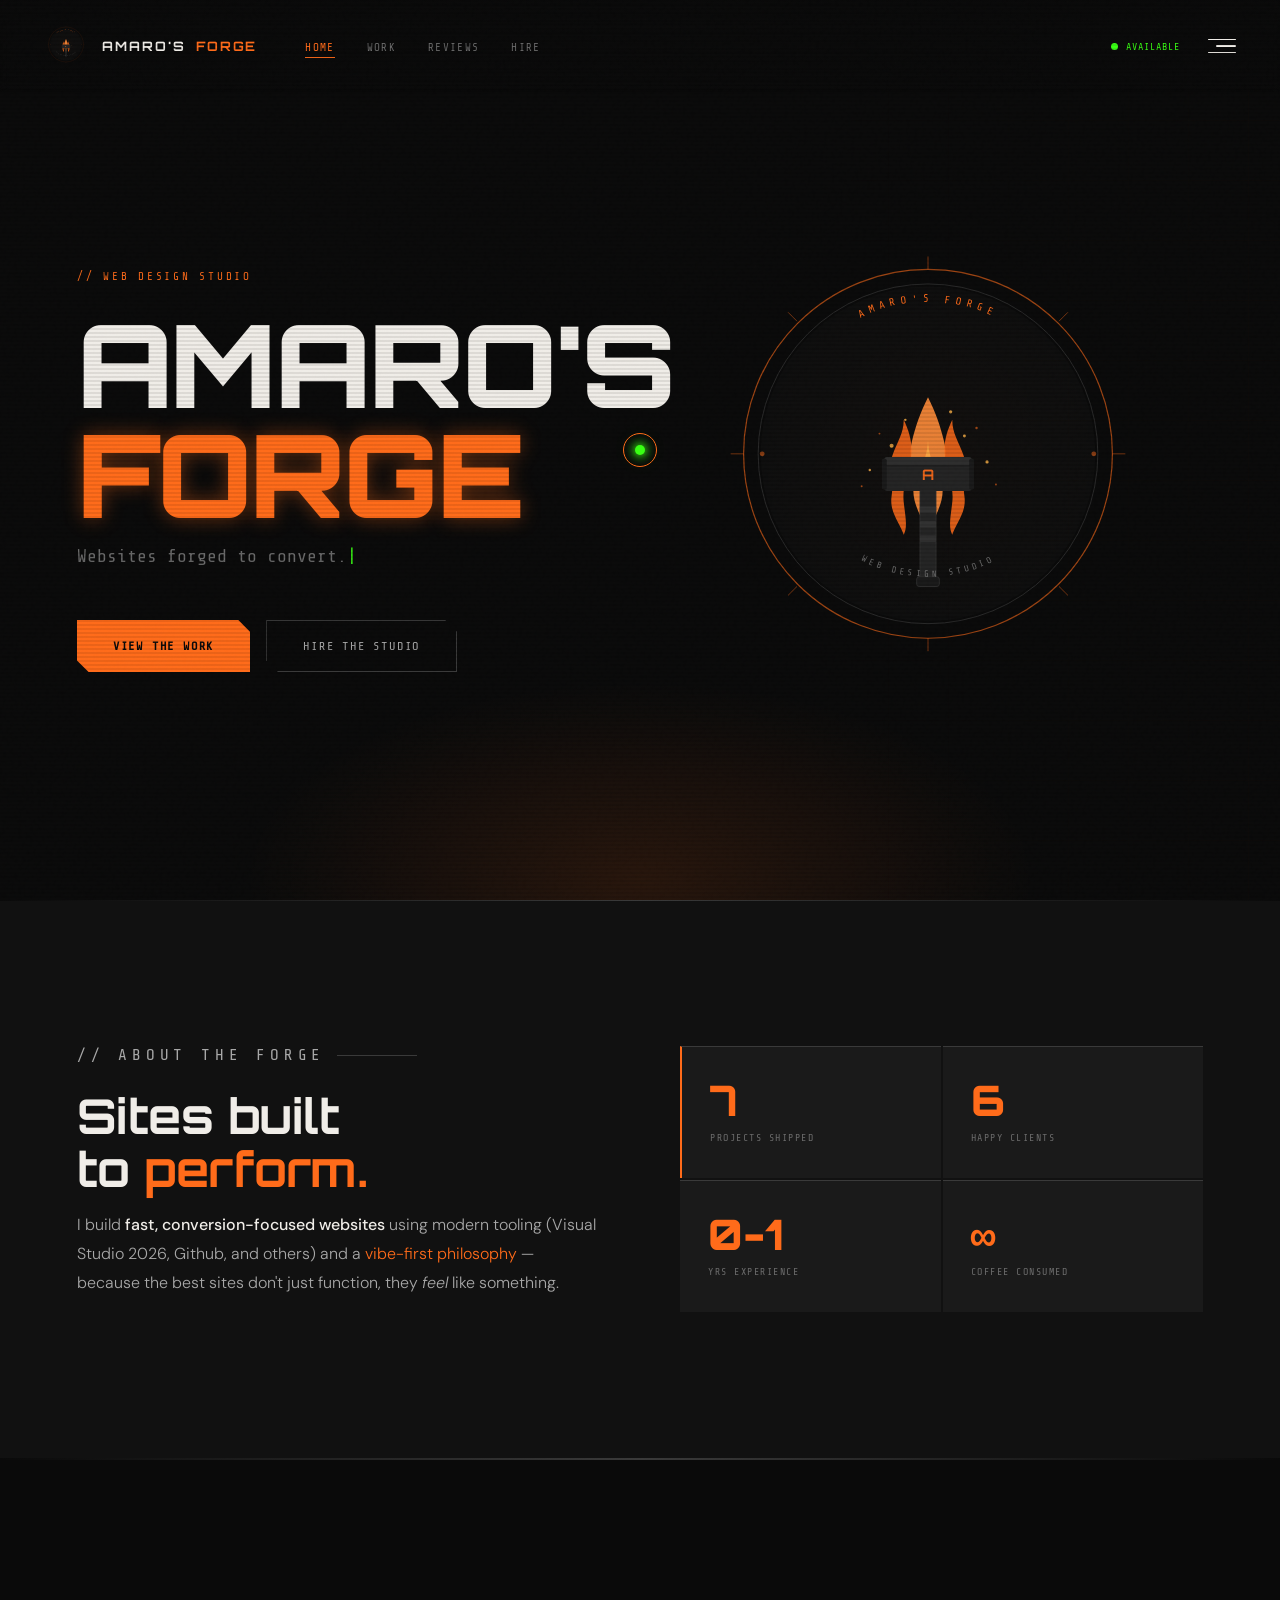
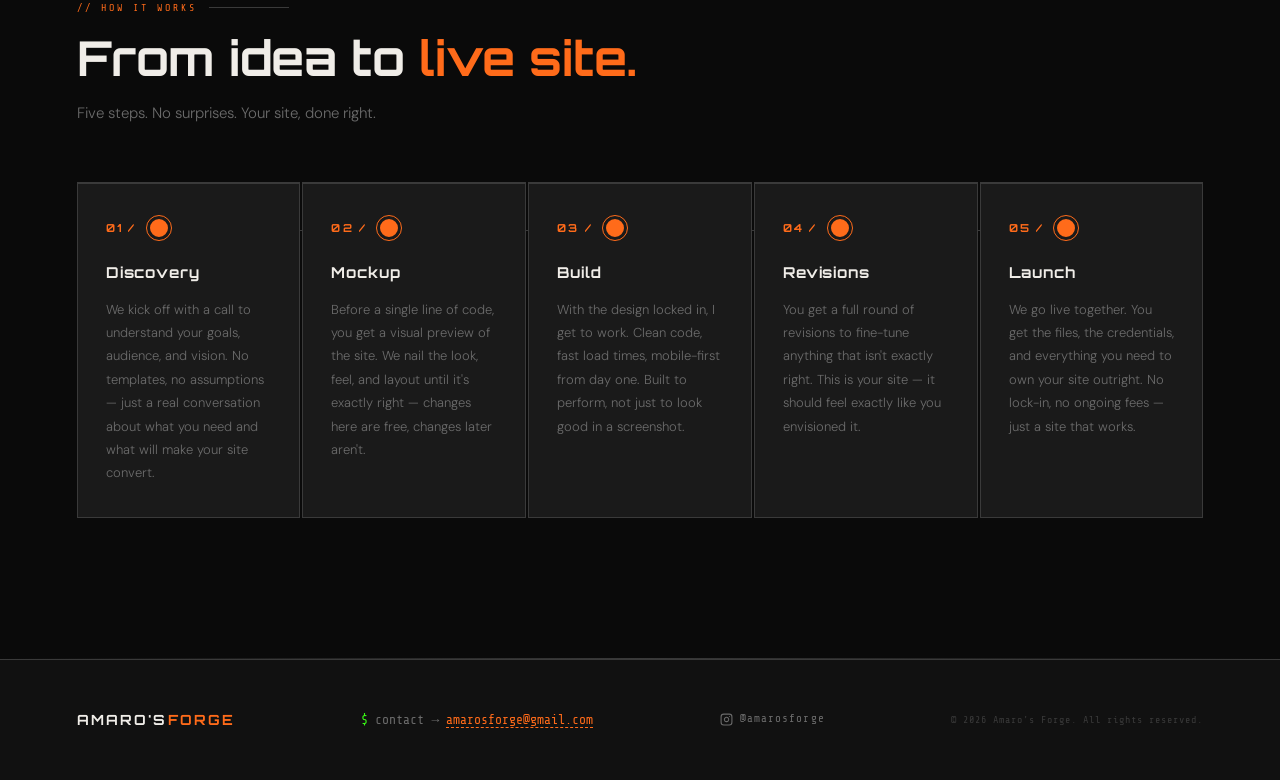
==== amaros-forge/index.html @ a1c6bd7d "changes to index stats" ====
<!DOCTYPE html>
<html lang="en">
<head>
    <meta charset="UTF-8" />
    <meta name="viewport" content="width=device-width, initial-scale=1.0" />
    <title>Amaro's Forge — Web Design Studio</title>
    <link rel="preconnect" href="https://fonts.googleapis.com" />
    <link rel="preconnect" href="https://fonts.gstatic.com" crossorigin />
    <link href="https://fonts.googleapis.com/css2?family=Share+Tech+Mono&family=Orbitron:wght@400;700;900&family=DM+Sans:wght@300;400;500&display=swap" rel="stylesheet" />
    <link rel="stylesheet" href="styles.css" />
    <link rel="stylesheet" href="nav.css" />
</head>
<body>

    <!-- PAGE TRANSITION OVERLAY -->
    <div id="page-transition-overlay"></div>
    <script>if (sessionStorage.getItem("af-transitioning")) { document.getElementById("page-transition-overlay").classList.add("is-landing"); }</script>

    <div id="cursor-dot"></div>
    <div id="cursor-ring"></div>

    <!-- ============================================================
         SHARED NAV
    ============================================================ -->
    <nav>
        <div class="nav-left">
            <a href="index.html" class="nav-logo" style="display:inline-flex;align-items:center;gap:10px;">
                <svg width="52" height="52" viewBox="0 0 680 680" role="img" xmlns="http://www.w3.org/2000/svg" style="flex-shrink:0;">
                    <title>Amaro's Forge emblem</title>
                    <desc>Forge emblem with hammer and flames</desc>
                    <style type="text/css">
                        .fe-ring {
                            transition: stroke-opacity 0.3s;
                            stroke-opacity: 0.6;
                        }

                        .fe-glow {
                            transition: opacity 0.3s;
                            opacity: 0.10;
                        }

                        .fe-hhead {
                            transition: fill 0.3s;
                        }

                        .fe-fa {
                            transition: fill 0.3s;
                        }

                        .fe-fb {
                            transition: fill 0.3s;
                        }

                        .nav-logo:hover .fe-ring {
                            stroke-opacity: 1;
                        }

                        .nav-logo:hover .fe-glow {
                            opacity: 0.18;
                        }

                        .nav-logo:hover .fe-hhead {
                            fill: #3a3a3a;
                        }

                        .nav-logo:hover .fe-fa {
                            fill: #ff8c3a;
                        }

                        .nav-logo:hover .fe-fb {
                            fill: #ffb347;
                        }
                    </style>
                    <defs>
                        <radialGradient id="fg" cx="50%" cy="50%" r="50%">
                            <stop offset="0%" stop-color="#ff6b1a" stop-opacity="0.13" />
                            <stop offset="100%" stop-color="#ff6b1a" stop-opacity="0" />
                        </radialGradient>
                    </defs>
                    <!-- BG disc -->
                    <circle cx="340" cy="320" r="207" fill="#0e0e0e" />
                    <!-- Glow -->
                    <circle cx="340" cy="320" r="230" class="fe-glow" fill="url(#fg)" />
                    <!-- Outer ring -->
                    <circle cx="340" cy="320" r="228" fill="none" stroke="#ff6b1a" stroke-width="1.5" class="fe-ring" />
                    <!-- Inner ring -->
                    <circle cx="340" cy="320" r="210" fill="none" stroke="#3a3a3a" stroke-width="0.8" />
                    <!-- Tick marks -->
                    <g stroke="#ff6b1a" stroke-width="1.2" opacity="0.45">
                        <line x1="340" y1="92" x2="340" y2="76" />
                        <line x1="340" y1="548" x2="340" y2="564" />
                        <line x1="112" y1="320" x2="96" y2="320" />
                        <line x1="568" y1="320" x2="584" y2="320" />
                        <line x1="178" y1="156" x2="167" y2="145" />
                        <line x1="502" y1="156" x2="513" y2="145" />
                        <line x1="178" y1="484" x2="167" y2="495" />
                        <line x1="502" y1="484" x2="513" y2="495" />
                    </g>
                    <!-- Flames -->
                    <path class="fe-fb" d="M340 420 C335 400 320 385 322 360 C324 340 315 325 320 305 C325 285 330 270 340 250 C350 270 355 285 360 305 C365 325 356 340 358 360 C360 385 345 400 340 420Z" fill="#ff8c3a" opacity="0.9" />
                    <path class="fe-fa" d="M310 420 C305 405 292 392 295 372 C298 355 290 340 296 322 C302 305 310 295 310 278 C318 295 322 310 318 330 C314 350 308 362 310 380 C312 398 315 410 310 420Z" fill="#ff6b1a" opacity="0.85" />
                    <path class="fe-fa" d="M370 420 C375 405 388 392 385 372 C382 355 390 340 384 322 C378 305 370 295 370 278 C362 295 358 310 362 330 C366 350 372 362 370 380 C368 398 365 410 370 420Z" fill="#ff6b1a" opacity="0.85" />
                    <path d="M340 415 C337 400 330 390 332 375 C334 362 328 350 332 338 C336 326 340 316 340 300 C340 316 344 326 348 338 C352 350 346 362 348 375 C350 390 343 400 340 415Z" fill="#ffb347" opacity="0.7" />
                    <!-- Handle -->
                    <rect x="330" y="350" width="20" height="130" rx="3" fill="#242424" stroke="#3a3a3a" stroke-width="0.8" />
                    <rect x="330" y="385" width="20" height="8" rx="1" fill="#3a3a3a" opacity="0.6" />
                    <rect x="330" y="403" width="20" height="8" rx="1" fill="#3a3a3a" opacity="0.6" />
                    <rect x="330" y="421" width="20" height="8" rx="1" fill="#3a3a3a" opacity="0.6" />
                    <rect x="326" y="472" width="28" height="12" rx="3" fill="#1a1a1a" stroke="#3a3a3a" stroke-width="0.8" />
                    <!-- Hammer head — dark to contrast flames -->
                    <rect class="fe-hhead" x="286" y="324" width="108" height="42" rx="4" fill="#242424" />
                    <rect x="286" y="324" width="108" height="10" rx="4" fill="#2e2e2e" />
                    <rect x="286" y="334" width="108" height="2" fill="#1a1a1a" opacity="0.6" />
                    <rect x="283" y="326" width="6" height="38" rx="2" fill="#1a1a1a" />
                    <rect x="391" y="326" width="6" height="38" rx="2" fill="#1a1a1a" />
                    <text x="340" y="352" text-anchor="middle" font-family="'Orbitron',monospace" font-weight="700" font-size="18" fill="#ff6b1a" opacity="0.9">A</text>
                    <!-- Sparks -->
                    <g fill="#ffb347" opacity="0.8">
                        <circle cx="295" cy="310" r="2.5" />
                        <circle cx="385" cy="298" r="1.8" />
                        <circle cx="268" cy="340" r="1.5" />
                        <circle cx="413" cy="330" r="2" />
                        <circle cx="312" cy="278" r="1.5" />
                        <circle cx="368" cy="268" r="2" />
                    </g>
                    <g fill="#ff6b1a" opacity="0.6">
                        <circle cx="280" cy="295" r="1.2" />
                        <circle cx="400" cy="288" r="1.5" />
                        <circle cx="258" cy="360" r="1.2" />
                        <circle cx="424" cy="358" r="1.2" />
                    </g>
                    <!-- Arc labels -->
                    <path id="ta" d="M 152 320 A 188 188 0 0 1 528 320" fill="none" />
                    <text font-family="'Share Tech Mono',monospace" font-size="13" letter-spacing="6" fill="#ff6b1a">
                        <textPath href="#ta" startOffset="50%" text-anchor="middle">AMARO'S FORGE</textPath>
                    </text>
                    <path id="ba" d="M 168 340 A 178 178 0 0 0 512 340" fill="none" />
                    <text font-family="'Share Tech Mono',monospace" font-size="11" letter-spacing="4" fill="#6b6b6b">
                        <textPath href="#ba" startOffset="50%" text-anchor="middle">WEB DESIGN STUDIO</textPath>
                    </text>
                    <circle cx="135" cy="320" r="3" fill="#ff6b1a" opacity="0.5" />
                    <circle cx="545" cy="320" r="3" fill="#ff6b1a" opacity="0.5" />
                </svg>
                AMARO'S<span>FORGE</span>
            </a>
            <ul class="nav-links">
                <li><a href="index.html">Home</a></li>
                <li><a href="work.html">Work</a></li>
                <li><a href="reviews.html">Reviews</a></li>
                <li><a href="hire.html">Hire</a></li>
            </ul>
        </div>
        <div class="nav-right">
            <div class="status-badge">
                <div class="status-dot"></div>
                AVAILABLE
            </div>
            <button class="hamburger" id="hamburger-btn"
                    aria-label="Open menu" aria-expanded="false" aria-controls="nav-overlay">
                <span class="hamburger-line"></span>
                <span class="hamburger-line"></span>
                <span class="hamburger-line"></span>
            </button>
        </div>
    </nav>

    <div class="nav-overlay" id="nav-overlay" role="dialog" aria-label="Navigation menu">
        <ul class="overlay-nav">
            <li class="overlay-nav-item">
                <a href="index.html" class="overlay-nav-link">
                    <span class="link-num">01 /</span><span class="link-text">Home</span>
                </a>
            </li>
            <li class="overlay-nav-item">
                <a href="work.html" class="overlay-nav-link">
                    <span class="link-num">02 /</span><span class="link-text">Work</span>
                </a>
            </li>
            <li class="overlay-nav-item">
                <a href="reviews.html" class="overlay-nav-link">
                    <span class="link-num">03 /</span><span class="link-text">Reviews</span>
                </a>
            </li>
            <li class="overlay-nav-item">
                <a href="hire.html" class="overlay-nav-link">
                    <span class="link-num">04 /</span><span class="link-text">Hire Me</span>
                </a>
            </li>
            <li class="overlay-nav-item">
                <a href="login.html" class="overlay-nav-link">
                    <span class="link-num">05 /</span><span class="link-text">Forger Login</span>
                </a>
            </li>
        </ul>
        <div class="overlay-footer">
            <div class="overlay-footer-status">
                <div class="status-dot"></div>
                AVAILABLE FOR WORK
            </div>
            <a href="/cdn-cgi/l/email-protection#2d4c404c5f425e4b425f4a486d4a404c4441034e4240" class="overlay-footer-email"><span class="__cf_email__" data-cfemail="a7c6cac6d5c8d4c1c8d5c0c2e7c0cac6cecb89c4c8ca">[email&#160;protected]</span></a>
        </div>
    </div>
    <!-- END SHARED NAV -->
    <!-- ============================================================
         HERO
    ============================================================ -->
    <section id="hero">
        <div class="hero-grid"></div>

        <!-- Two-column hero layout -->
        <div style="display:flex;align-items:center;justify-content:space-between;width:100%;gap:40px;">

            <!-- Left: text content -->
            <div style="flex:1;min-width:0;">
                <p class="hero-eyebrow">// web design studio</p>
                <h1 class="hero-title">
                    AMARO'S<br><span class="forge-word">FORGE</span>
                </h1>
                <p class="hero-subtitle">
                    <span class="typewriter" id="typewriter"></span>
                </p>
                <div class="hero-cta-group">
                    <a href="work.html" class="btn-primary">View the Work</a>
                    <a href="hire.html" class="btn-secondary">Hire the Studio</a>
                </div>
            </div>

            <!-- Right: forge emblem — hidden on mobile -->
            <a href="index.html" class="hero-emblem-link" style="flex-shrink:0;display:flex;align-items:center;justify-content:center;">
                <svg width="550" height="550" viewBox="0 0 680 680" role="img" xmlns="http://www.w3.org/2000/svg">
                    <title>Amaro's Forge emblem</title>
                    <desc>Forge emblem with hammer and flames</desc>
                    <style type="text/css">
                        .he-ring {
                            transition: stroke-opacity 0.3s;
                            stroke-opacity: 0.6;
                        }

                        .he-glow {
                            transition: opacity 0.3s;
                            opacity: 0.10;
                        }

                        .he-hhead {
                            transition: fill 0.3s;
                        }

                        .he-fa {
                            transition: fill 0.3s;
                        }

                        .he-fb {
                            transition: fill 0.3s;
                        }

                        .hero-emblem-link:hover .he-ring {
                            stroke-opacity: 1;
                        }

                        .hero-emblem-link:hover .he-glow {
                            opacity: 0.22;
                        }

                        .hero-emblem-link:hover .he-hhead {
                            fill: #3a3a3a;
                        }

                        .hero-emblem-link:hover .he-fa {
                            fill: #ff8c3a;
                        }

                        .hero-emblem-link:hover .he-fb {
                            fill: #ffb347;
                        }

                        @media (max-width: 768px) {
                            .hero-emblem-link {
                                display: none !important;
                            }
                        }
                    </style>
                    <defs>
                        <radialGradient id="hfg" cx="50%" cy="50%" r="50%">
                            <stop offset="0%" stop-color="#ff6b1a" stop-opacity="0.16" />
                            <stop offset="100%" stop-color="#ff6b1a" stop-opacity="0" />
                        </radialGradient>
                    </defs>
                    <circle cx="340" cy="320" r="207" fill="#0e0e0e" />
                    <circle cx="340" cy="320" r="230" class="he-glow" fill="url(#hfg)" />
                    <circle cx="340" cy="320" r="228" fill="none" stroke="#ff6b1a" stroke-width="1.5" class="he-ring" />
                    <circle cx="340" cy="320" r="210" fill="none" stroke="#3a3a3a" stroke-width="0.8" />
                    <g stroke="#ff6b1a" stroke-width="1.2" opacity="0.45">
                        <line x1="340" y1="92" x2="340" y2="76" />
                        <line x1="340" y1="548" x2="340" y2="564" />
                        <line x1="112" y1="320" x2="96" y2="320" />
                        <line x1="568" y1="320" x2="584" y2="320" />
                        <line x1="178" y1="156" x2="167" y2="145" />
                        <line x1="502" y1="156" x2="513" y2="145" />
                        <line x1="178" y1="484" x2="167" y2="495" />
                        <line x1="502" y1="484" x2="513" y2="495" />
                    </g>
                    <path class="he-fb" d="M340 420 C335 400 320 385 322 360 C324 340 315 325 320 305 C325 285 330 270 340 250 C350 270 355 285 360 305 C365 325 356 340 358 360 C360 385 345 400 340 420Z" fill="#ff8c3a" opacity="0.9" />
                    <path class="he-fa" d="M310 420 C305 405 292 392 295 372 C298 355 290 340 296 322 C302 305 310 295 310 278 C318 295 322 310 318 330 C314 350 308 362 310 380 C312 398 315 410 310 420Z" fill="#ff6b1a" opacity="0.85" />
                    <path class="he-fa" d="M370 420 C375 405 388 392 385 372 C382 355 390 340 384 322 C378 305 370 295 370 278 C362 295 358 310 362 330 C366 350 372 362 370 380 C368 398 365 410 370 420Z" fill="#ff6b1a" opacity="0.85" />
                    <path d="M340 415 C337 400 330 390 332 375 C334 362 328 350 332 338 C336 326 340 316 340 300 C340 316 344 326 348 338 C352 350 346 362 348 375 C350 390 343 400 340 415Z" fill="#ffb347" opacity="0.7" />
                    <rect x="330" y="350" width="20" height="130" rx="3" fill="#242424" stroke="#3a3a3a" stroke-width="0.8" />
                    <rect x="330" y="385" width="20" height="8" rx="1" fill="#3a3a3a" opacity="0.6" />
                    <rect x="330" y="403" width="20" height="8" rx="1" fill="#3a3a3a" opacity="0.6" />
                    <rect x="330" y="421" width="20" height="8" rx="1" fill="#3a3a3a" opacity="0.6" />
                    <rect x="326" y="472" width="28" height="12" rx="3" fill="#1a1a1a" stroke="#3a3a3a" stroke-width="0.8" />
                    <rect class="he-hhead" x="286" y="324" width="108" height="42" rx="4" fill="#242424" />
                    <rect x="286" y="324" width="108" height="10" rx="4" fill="#2e2e2e" />
                    <rect x="286" y="334" width="108" height="2" fill="#1a1a1a" opacity="0.6" />
                    <rect x="283" y="326" width="6" height="38" rx="2" fill="#1a1a1a" />
                    <rect x="391" y="326" width="6" height="38" rx="2" fill="#1a1a1a" />
                    <text x="340" y="352" text-anchor="middle" font-family="'Orbitron',monospace" font-weight="700" font-size="18" fill="#ff6b1a" opacity="0.9">A</text>
                    <g fill="#ffb347" opacity="0.8">
                        <circle cx="295" cy="310" r="2.5" />
                        <circle cx="385" cy="298" r="1.8" />
                        <circle cx="268" cy="340" r="1.5" />
                        <circle cx="413" cy="330" r="2" />
                        <circle cx="312" cy="278" r="1.5" />
                        <circle cx="368" cy="268" r="2" />
                    </g>
                    <g fill="#ff6b1a" opacity="0.6">
                        <circle cx="280" cy="295" r="1.2" />
                        <circle cx="400" cy="288" r="1.5" />
                        <circle cx="258" cy="360" r="1.2" />
                        <circle cx="424" cy="358" r="1.2" />
                    </g>
                    <path id="hta" d="M 152 320 A 188 188 0 0 1 528 320" fill="none" />
                    <text font-family="'Share Tech Mono',monospace" font-size="13" letter-spacing="6" fill="#ff6b1a">
                        <textPath href="#hta" startOffset="50%" text-anchor="middle">AMARO'S FORGE</textPath>
                    </text>
                    <path id="hba" d="M 168 340 A 178 178 0 0 0 512 340" fill="none" />
                    <text font-family="'Share Tech Mono',monospace" font-size="11" letter-spacing="4" fill="#6b6b6b">
                        <textPath href="#hba" startOffset="50%" text-anchor="middle">WEB DESIGN STUDIO</textPath>
                    </text>
                    <circle cx="135" cy="320" r="3" fill="#ff6b1a" opacity="0.5" />
                    <circle cx="545" cy="320" r="3" fill="#ff6b1a" opacity="0.5" />
                </svg>
            </a>

        </div>
    </section>

    <div class="forge-divider"></div>

    <!-- ============================================================
         ABOUT
    ============================================================ -->
    <section id="about">
        <div class="about-grid">

            <div class="about-text reveal">
                <p class="section-label">// about the forge</p>
                <h2 class="section-heading">Sites built<br>to <span style="color:var(--ember)">perform.</span></h2>
                <p>
                    I build <strong>fast, conversion-focused websites</strong> using modern tooling (Visual Studio 2026, Github, and others) and a
                    <span class="highlight">vibe-first philosophy</span> — because the best sites don't
                    just function, they <em>feel</em> like something.
                </p>
            </div>

            <div class="about-stats reveal">
                <div class="stat-box">
                    <div class="stat-number">7</div>
                    <div class="stat-label">Projects Shipped</div>
                </div>
                <div class="stat-box">
                    <div class="stat-number">6</div>
                    <div class="stat-label">Happy Clients</div>
                </div>
                <div class="stat-box">
                    <div class="stat-number">0-1</div>
                    <div class="stat-label">Yrs Experience</div>
                </div>
                <div class="stat-box">
                    <div class="stat-number">∞</div>
                    <div class="stat-label">Coffee Consumed</div>
                </div>
            </div>

        </div>
    </section>

    <div class="forge-divider"></div>

    <!-- ============================================================
         PROCESS SECTION
    ============================================================ -->
    <section id="process">
        <p class="section-label reveal">// how it works</p>
        <h2 class="section-heading reveal">From idea to <span style="color:var(--ember)">live site.</span></h2>
        <p class="section-sub reveal">Five steps. No surprises. Your site, done right.</p>

        <div class="process-grid">

            <div class="process-step reveal">
                <div class="process-step-num">01 /</div>
                <h3 class="process-step-title">Discovery</h3>
                <p class="process-step-desc">We kick off with a call to understand your goals, audience, and vision. No templates, no assumptions — just a real conversation about what you need and what will make your site convert.</p>
            </div>

            <div class="process-step reveal">
                <div class="process-step-num">02 /</div>
                <h3 class="process-step-title">Mockup</h3>
                <p class="process-step-desc">Before a single line of code, you get a visual preview of the site. We nail the look, feel, and layout until it's exactly right — changes here are free, changes later aren't.</p>
            </div>

            <div class="process-step reveal">
                <div class="process-step-num">03 /</div>
                <h3 class="process-step-title">Build</h3>
                <p class="process-step-desc">With the design locked in, I get to work. Clean code, fast load times, mobile-first from day one. Built to perform, not just to look good in a screenshot.</p>
            </div>

            <div class="process-step reveal">
                <div class="process-step-num">04 /</div>
                <h3 class="process-step-title">Revisions</h3>
                <p class="process-step-desc">You get a full round of revisions to fine-tune anything that isn't exactly right. This is your site — it should feel exactly like you envisioned it.</p>
            </div>

            <div class="process-step reveal">
                <div class="process-step-num">05 /</div>
                <h3 class="process-step-title">Launch</h3>
                <p class="process-step-desc">We go live together. You get the files, the credentials, and everything you need to own your site outright. No lock-in, no ongoing fees — just a site that works.</p>
            </div>

        </div>
    </section>

    <div class="forge-divider"></div>

    <!-- ============================================================
         SHARED FOOTER
    ============================================================ -->
    <footer>
        <div class="footer-inner">
            <div class="footer-logo">AMARO'S<span>FORGE</span></div>
            <div class="footer-terminal">
                <span class="prompt">$</span>
                contact → <a href="mailto:amarosforge@gmail.com">amarosforge@gmail.com</a>
            </div>
            <div class="footer-social">
                <a href="https://www.instagram.com/amarosforge?igsh=MXdjeGdqNDJhdXFyZQ%3D%3D" class="footer-ig-btn" target="_blank" rel="noopener noreferrer">
                    <svg width="13" height="13" viewBox="0 0 24 24" fill="none" stroke="currentColor" stroke-width="2" stroke-linecap="round" stroke-linejoin="round" aria-hidden="true">
                        <rect x="2" y="2" width="20" height="20" rx="5" ry="5"></rect>
                        <path d="m16 11.37A4 4 0 1 1 12.63 8 4 4 0 0 1 16 11.37z"></path>
                        <line x1="17.5" y1="6.5" x2="17.51" y2="6.5"></line>
                    </svg>
                    @amarosforge
                </a>
            </div>
            <div class="footer-copy">© <span id="footer-year"></span> Amaro's Forge. All rights reserved.</div>
        </div>
    </footer>

    <script src="script.js"></script>
</body>
</html>
---- amaros-forge/styles.css ----
/* ================================================================
   AMARO'S FORGE — styles.css
   Structure:
     1. Design Tokens (CSS Variables)
     2. Reset & Base
     3. Custom Cursor
     4. Noise + Scanlines
     5. Nav
     6. Availability Badge
     7. Hero
     8. Shared Section Styles
     9. About
    10. Work / Project Cards
    11. Testimonials
    12. Hire / Contact
    13. Footer
    14. Scroll Reveal
    15. Responsive
================================================================ */

/* ----------------------------------------------------------------
   1. DESIGN TOKENS
---------------------------------------------------------------- */
:root {
    /* Grays */
    --black: #0a0a0a;
    --coal: #111111;
    --iron: #1a1a1a;
    --steel: #242424;
    --ash: #3a3a3a;
    --smoke: #6b6b6b;
    --silver: #a8a8a8;
    --white: #f0ede8;
    /* Accent */
    --ember: #ff6b1a;
    --forge: #ff8c3a;
    --molten: #ffb347;
    --terminal: #39ff14;
    --terminal-dim: #1a7a0a;
    /* Shadows / Glows */
    --glow-ember: 0 0 20px rgba(255,107,26,0.4);
    --glow-green: 0 0 12px rgba(57,255,20,0.5);
    /* Typography */
    --mono: 'Share Tech Mono', monospace;
    --display: 'Orbitron', monospace;
    --body: 'DM Sans', sans-serif;
    /* Layout */
    --section-pad: clamp(80px, 12vw, 140px);
}

/* ----------------------------------------------------------------
   2. RESET & BASE
---------------------------------------------------------------- */
*, *::before, *::after {
    box-sizing: border-box;
    margin: 0;
    padding: 0;
}

html {
    scroll-behavior: smooth;
}

body {
    background: var(--black);
    color: var(--white);
    font-family: var(--body);
    font-weight: 300;
    line-height: 1.7;
    overflow-x: hidden;
    cursor: none;
}

::selection {
    background: var(--ember);
    color: var(--black);
}

/* ----------------------------------------------------------------
   3. CUSTOM CURSOR
   — cursor:none must be on * not just body; some browsers don't
     inherit it. This ensures no element ever shows the OS cursor.
   — Initial position is set to viewport center via CSS so the
     dot is visible on page load before any mouse movement.
---------------------------------------------------------------- */
*, *::before, *::after {
    cursor: none !important;
}

#cursor-dot {
    width: 10px;
    height: 10px;
    background: var(--terminal);
    border-radius: 50%;
    position: fixed;
    /* Start at viewport center — JS takes over on first mousemove */
    top: 50%;
    left: 50%;
    pointer-events: none;
    z-index: 99999;
    transform: translate(-50%, -50%);
    transition: background 0.2s;
    box-shadow: 0 0 8px 2px rgba(57,255,20,0.8), 0 0 20px rgba(57,255,20,0.4);
    will-change: left, top;
}

#cursor-ring {
    width: 34px;
    height: 34px;
    border: 1.5px solid var(--ember);
    border-radius: 50%;
    position: fixed;
    top: 50%;
    left: 50%;
    pointer-events: none;
    z-index: 99998;
    transform: translate(-50%, -50%);
    transition: width 0.2s, height 0.2s, border-color 0.2s;
    will-change: left, top;
}

body:has(a:hover) #cursor-ring,
body:has(button:hover) #cursor-ring {
    width: 50px;
    height: 50px;
    border-color: var(--terminal);
    box-shadow: 0 0 10px rgba(57,255,20,0.3);
}

/* ----------------------------------------------------------------
   4. NOISE TEXTURE + SCANLINES
---------------------------------------------------------------- */
body::before {
    content: '';
    position: fixed;
    inset: 0;
    background-image: url("data:image/svg+xml,%3Csvg viewBox='0 0 256 256' xmlns='http://www.w3.org/2000/svg'%3E%3Cfilter id='noise'%3E%3CfeTurbulence type='fractalNoise' baseFrequency='0.9' numOctaves='4' stitchTiles='stitch'/%3E%3C/filter%3E%3Crect width='100%25' height='100%25' filter='url(%23noise)' opacity='0.04'/%3E%3C/svg%3E");
    pointer-events: none;
    z-index: 1000;
    opacity: 0.4;
}

body::after {
    content: '';
    position: fixed;
    inset: 0;
    background: repeating-linear-gradient( 0deg, transparent, transparent 2px, rgba(0,0,0,0.08) 2px, rgba(0,0,0,0.08) 4px );
    pointer-events: none;
    z-index: 999;
}

/* ----------------------------------------------------------------
   5. NAV
   NOTE: Full nav styles live in nav.css.
   Only base token references remain here.
---------------------------------------------------------------- */

/* ----------------------------------------------------------------
   6. AVAILABILITY BADGE
---------------------------------------------------------------- */
.status-badge {
    display: flex;
    align-items: center;
    gap: 8px;
    font-family: var(--mono);
    font-size: 10px;
    letter-spacing: 0.1em;
    color: var(--terminal);
}

.status-dot {
    width: 7px;
    height: 7px;
    background: var(--terminal);
    border-radius: 50%;
    animation: pulse-green 2s infinite;
}

@keyframes pulse-green {
    0%, 100% {
        box-shadow: 0 0 0 0 rgba(57,255,20,0.7);
    }

    50% {
        box-shadow: 0 0 0 6px rgba(57,255,20,0);
    }
}

/* ----------------------------------------------------------------
   7. HERO
---------------------------------------------------------------- */
#hero {
    min-height: 100vh;
    display: flex;
    flex-direction: column;
    justify-content: center;
    padding: 120px clamp(24px, 6vw, 80px) 80px;
    position: relative;
    overflow: hidden;
}

    /* Forge glow */
    #hero::before {
        content: '';
        position: absolute;
        bottom: -20%;
        left: 50%;
        transform: translateX(-50%);
        width: 800px;
        height: 400px;
        background: radial-gradient(ellipse, rgba(255,107,26,0.12) 0%, transparent 70%);
        pointer-events: none;
    }

/* Decorative grid */
.hero-grid {
    position: absolute;
    right: 0;
    top: 0;
    bottom: 0;
    width: 40%;
    background-image: linear-gradient(rgba(255,107,26,0.04) 1px, transparent 1px), linear-gradient(90deg, rgba(255,107,26,0.04) 1px, transparent 1px);
    background-size: 60px 60px;
    mask-image: linear-gradient(to left, rgba(0,0,0,0.3), transparent);
    pointer-events: none;
}

.hero-eyebrow {
    font-family: var(--mono);
    font-size: 11px;
    letter-spacing: 0.25em;
    color: var(--ember);
    text-transform: uppercase;
    margin-bottom: 24px;
    opacity: 0;
    animation: fade-up 0.6s 0.3s forwards;
}

.hero-title {
    font-family: var(--display);
    font-size: clamp(48px, 9vw, 120px);
    font-weight: 900;
    line-height: 0.95;
    letter-spacing: -0.02em;
    margin-bottom: 12px;
    opacity: 0;
    animation: fade-up 0.7s 0.5s forwards;
}

    .hero-title .forge-word {
        color: var(--ember);
        text-shadow: var(--glow-ember);
    }

.hero-subtitle {
    font-family: var(--mono);
    font-size: clamp(14px, 2vw, 18px);
    color: var(--smoke);
    margin-bottom: 48px;
    max-width: 560px;
    opacity: 0;
    animation: fade-up 0.7s 0.7s forwards;
}

    /* Typewriter cursor blink */
    .hero-subtitle .typewriter::after {
        content: '|';
        color: var(--terminal);
        animation: blink 1s infinite;
    }

@keyframes blink {
    0%, 100% {
        opacity: 1;
    }

    50% {
        opacity: 0;
    }
}

.hero-cta-group {
    display: flex;
    gap: 16px;
    flex-wrap: wrap;
    opacity: 0;
    animation: fade-up 0.7s 0.9s forwards;
}

/* Primary Button */
.btn-primary {
    font-family: var(--mono);
    font-size: 12px;
    letter-spacing: 0.15em;
    text-transform: uppercase;
    padding: 16px 36px;
    background: var(--ember);
    color: var(--black);
    border: none;
    cursor: none;
    text-decoration: none;
    font-weight: 700;
    transition: background 0.2s, box-shadow 0.2s, transform 0.15s;
    clip-path: polygon(0 0, calc(100% - 12px) 0, 100% 12px, 100% 100%, 12px 100%, 0 calc(100% - 12px));
}

    .btn-primary:hover {
        background: var(--forge);
        box-shadow: var(--glow-ember);
        transform: translateY(-2px);
    }

/* Secondary Button */
.btn-secondary {
    font-family: var(--mono);
    font-size: 12px;
    letter-spacing: 0.15em;
    text-transform: uppercase;
    padding: 15px 36px;
    background: transparent;
    color: var(--silver);
    border: 1px solid var(--ash);
    cursor: none;
    text-decoration: none;
    transition: border-color 0.2s, color 0.2s, transform 0.15s;
    clip-path: polygon(0 0, calc(100% - 12px) 0, 100% 12px, 100% 100%, 12px 100%, 0 calc(100% - 12px));
}

    .btn-secondary:hover {
        border-color: var(--ember);
        color: var(--ember);
        transform: translateY(-2px);
    }

/* Hero fade-up keyframe (shared with other elements) */
@keyframes fade-up {
    from {
        opacity: 0;
        transform: translateY(24px);
    }

    to {
        opacity: 1;
        transform: translateY(0);
    }
}

/* ----------------------------------------------------------------
   7b. PAGE HEADER
   Used on interior pages (work, reviews, hire) as a hero substitute.
   Shares hero typography tokens but is shorter in height.
---------------------------------------------------------------- */
.page-header {
    min-height: 52vh;
    display: flex;
    flex-direction: column;
    justify-content: flex-end;
    padding: 120px clamp(24px, 6vw, 80px) 60px;
    position: relative;
    overflow: hidden;
}

    .page-header::before {
        content: '';
        position: absolute;
        bottom: -10%;
        left: 50%;
        transform: translateX(-50%);
        width: 700px;
        height: 300px;
        background: radial-gradient(ellipse, rgba(255,107,26,0.09) 0%, transparent 70%);
        pointer-events: none;
    }

    .page-header .hero-eyebrow {
        animation: none;
        opacity: 1;
    }

    .page-header .hero-title {
        animation: none;
        opacity: 1;
        font-size: clamp(40px, 7vw, 96px);
    }

    .page-header .hero-subtitle {
        animation: none;
        margin-bottom: 0;
    }

/* ----------------------------------------------------------------
   8. SHARED SECTION STYLES
---------------------------------------------------------------- */
section {
    padding: var(--section-pad) clamp(24px, 6vw, 80px);
}

.section-label {
    font-family: var(--mono);
    font-size: 10px;
    letter-spacing: 0.3em;
    color: var(--ember);
    text-transform: uppercase;
    margin-bottom: 16px;
    display: flex;
    align-items: center;
    gap: 12px;
}

    .section-label::after {
        content: '';
        flex: 1;
        max-width: 80px;
        height: 1px;
        background: var(--ash);
    }

.section-heading {
    font-family: var(--display);
    font-size: clamp(28px, 4vw, 48px);
    font-weight: 700;
    line-height: 1.1;
    letter-spacing: -0.01em;
    margin-bottom: 16px;
}

.section-sub {
    font-size: 15px;
    color: var(--smoke);
    max-width: 480px;
    margin-bottom: 56px;
}

/* Full-width section divider */
.forge-divider {
    width: 100%;
    height: 1px;
    background: linear-gradient(to right, transparent, var(--ash), transparent);
}

/* ----------------------------------------------------------------
   9. ABOUT
---------------------------------------------------------------- */
#about {
    background: var(--coal);
}

.about-grid {
    display: grid;
    grid-template-columns: 1fr 1fr;
    gap: 80px;
    align-items: center;
}

.about-text p {
    font-size: 16px;
    color: var(--silver);
    margin-bottom: 20px;
    line-height: 1.8;
}

    .about-text p strong {
        color: var(--white);
        font-weight: 500;
    }

    .about-text p .highlight {
        color: var(--ember);
    }

/* ⚠️ Placeholder note style */
.about-text .placeholder-note {
    font-family: var(--mono);
    font-size: 10px;
    color: var(--terminal);
    background: rgba(57,255,20,0.06);
    border: 1px dashed var(--terminal-dim);
    padding: 8px 12px;
    margin-top: 8px;
    letter-spacing: 0.05em;
}

.about-stats {
    display: grid;
    grid-template-columns: 1fr 1fr;
    gap: 2px;
}

.stat-box {
    background: var(--iron);
    padding: 32px 28px;
    border-top: 1px solid var(--ash);
}

    .stat-box:first-child {
        border-left: 2px solid var(--ember);
    }

.stat-number {
    font-family: var(--display);
    font-size: 42px;
    font-weight: 900;
    color: var(--ember);
    line-height: 1;
    margin-bottom: 8px;
}

.stat-label {
    font-family: var(--mono);
    font-size: 10px;
    letter-spacing: 0.15em;
    color: var(--smoke);
    text-transform: uppercase;
}

/* ----------------------------------------------------------------
   10. WORK / PROJECT CARDS
---------------------------------------------------------------- */
#work {
    background: var(--black);
}

.projects-grid {
    display: grid;
    grid-template-columns: repeat(auto-fill, minmax(320px, 1fr));
    gap: 2px;
}

.project-card {
    background: var(--iron);
    position: relative;
    overflow: hidden;
    transition: transform 0.3s;
}

    .project-card:hover {
        transform: translateY(-4px);
    }

        .project-card:hover .card-overlay {
            opacity: 1;
        }

        .project-card:hover .card-img {
            transform: scale(1.05);
            filter: brightness(0.4);
        }

        .project-card:hover .card-img-placeholder {
            filter: brightness(0.4);
        }

.card-img-wrap {
    width: 100%;
    height: 220px;
    overflow: hidden;
    background: var(--steel);
    position: relative;
}

.card-img {
    width: 100%;
    height: 100%;
    object-fit: cover;
    transition: transform 0.5s, filter 0.4s;
    filter: brightness(0.7) saturate(0.6);
}

/* Placeholder block shown when no screenshot is set */
.card-img-placeholder {
    width: 100%;
    height: 100%;
    background: linear-gradient(135deg, var(--steel) 0%, var(--iron) 100%);
    display: flex;
    align-items: center;
    justify-content: center;
    font-family: var(--mono);
    font-size: 11px;
    color: var(--ash);
    letter-spacing: 0.1em;
    border: 1px dashed var(--ash);
    transition: filter 0.4s;
}

.card-overlay {
    position: absolute;
    inset: 0;
    display: flex;
    flex-direction: column;
    justify-content: center;
    align-items: center;
    gap: 12px;
    opacity: 0;
    transition: opacity 0.3s;
    z-index: 2;
}

.card-tech-tags {
    display: flex;
    flex-wrap: wrap;
    gap: 6px;
    justify-content: center;
    padding: 0 20px;
}

    .card-tech-tags span {
        font-family: var(--mono);
        font-size: 9px;
        letter-spacing: 0.12em;
        color: var(--terminal);
        background: rgba(57,255,20,0.1);
        border: 1px solid var(--terminal-dim);
        padding: 3px 8px;
        text-transform: uppercase;
    }

.card-live-btn {
    font-family: var(--mono);
    font-size: 10px;
    letter-spacing: 0.15em;
    text-transform: uppercase;
    padding: 10px 24px;
    background: var(--ember);
    color: var(--black);
    text-decoration: none;
    font-weight: 700;
    transition: background 0.2s;
}

    .card-live-btn:hover {
        background: var(--molten);
    }

.card-body {
    padding: 24px;
    border-top: 1px solid var(--ash);
}

.card-num {
    font-family: var(--mono);
    font-size: 10px;
    color: var(--ember);
    letter-spacing: 0.2em;
    margin-bottom: 8px;
}

.card-title {
    font-family: var(--display);
    font-size: 16px;
    font-weight: 700;
    letter-spacing: 0.05em;
    margin-bottom: 8px;
}

.card-desc {
    font-size: 13px;
    color: var(--smoke);
    line-height: 1.6;
}

/* ----------------------------------------------------------------
   11. TESTIMONIALS
---------------------------------------------------------------- */
#testimonials {
    background: var(--coal);
}

.testimonials-grid {
    display: grid;
    grid-template-columns: repeat(auto-fill, minmax(300px, 1fr));
    gap: 2px;
}

/* ⚠️ Placeholder warning banner */
.placeholder-banner {
    background: rgba(57,255,20,0.05);
    border: 1px dashed var(--terminal-dim);
    padding: 12px 20px;
    margin-bottom: 32px;
    font-family: var(--mono);
    font-size: 11px;
    color: var(--terminal);
    letter-spacing: 0.08em;
    display: flex;
    align-items: center;
    gap: 10px;
}

    .placeholder-banner::before {
        content: '⚠ ';
    }

.testimonial-card {
    background: var(--iron);
    padding: 32px;
    border-top: 2px solid var(--ash);
    position: relative;
    transition: border-color 0.3s;
}

    .testimonial-card:hover {
        border-color: var(--ember);
    }

/* Fake macOS/terminal title bar */
.terminal-header {
    display: flex;
    align-items: center;
    gap: 8px;
    margin-bottom: 20px;
}

.terminal-dot {
    width: 8px;
    height: 8px;
    border-radius: 50%;
}

.td-red {
    background: #ff5f57;
}

.td-yellow {
    background: #febc2e;
}

.td-green {
    background: #28c840;
}

.terminal-title {
    font-family: var(--mono);
    font-size: 10px;
    color: var(--smoke);
    letter-spacing: 0.1em;
    margin-left: 4px;
}

.testimonial-quote {
    font-family: var(--mono);
    font-size: 13px;
    color: var(--silver);
    line-height: 1.8;
    margin-bottom: 24px;
    padding-left: 16px;
    border-left: 2px solid var(--ember);
}

    .testimonial-quote::before {
        content: '> ';
        color: var(--terminal);
    }

.testimonial-author {
    display: flex;
    align-items: center;
    gap: 12px;
}

.author-avatar {
    width: 32px;
    height: 32px;
    background: var(--steel);
    border-radius: 50%;
    display: flex;
    align-items: center;
    justify-content: center;
    font-family: var(--display);
    font-size: 11px;
    color: var(--ember);
    font-weight: 700;
    flex-shrink: 0;
}

.author-name {
    font-family: var(--mono);
    font-size: 11px;
    color: var(--white);
    letter-spacing: 0.08em;
}

.author-role {
    font-family: var(--mono);
    font-size: 10px;
    color: var(--smoke);
}

/* ----------------------------------------------------------------
   12. HIRE / CONTACT
---------------------------------------------------------------- */
#hire {
    background: var(--black);
    position: relative;
    overflow: hidden;
}

    #hire::before {
        content: '';
        position: absolute;
        top: -100px;
        left: 50%;
        transform: translateX(-50%);
        width: 600px;
        height: 300px;
        background: radial-gradient(ellipse, rgba(255,107,26,0.08) 0%, transparent 70%);
        pointer-events: none;
    }

.hire-inner {
    max-width: 700px;
    margin: 0 auto;
    text-align: center;
}

    .hire-inner .section-label {
        justify-content: center;
    }

        .hire-inner .section-label::after {
            display: none;
        }

    .hire-inner .section-heading {
        margin-bottom: 16px;
    }

    .hire-inner .section-sub {
        margin: 0 auto 48px;
        text-align: center;
    }

/* Google Form embed wrapper */
.form-embed-wrap {
    background: var(--iron);
    border: 1px solid var(--ash);
    border-top: 2px solid var(--ember);
    overflow: hidden;
}

/* Placeholder shown before the real iframe is pasted in */
.form-placeholder {
    padding: 48px 32px;
    text-align: center;
    font-family: var(--mono);
}

.form-placeholder-icon {
    font-size: 32px;
    margin-bottom: 16px;
}

.form-placeholder-title {
    font-size: 14px;
    color: var(--terminal);
    letter-spacing: 0.1em;
    margin-bottom: 8px;
}

.form-placeholder-text {
    font-size: 11px;
    color: var(--smoke);
    line-height: 1.8;
    margin-bottom: 24px;
}

.form-placeholder-code {
    background: var(--black);
    border: 1px dashed var(--terminal-dim);
    padding: 16px;
    font-size: 11px;
    color: var(--terminal);
    text-align: left;
    line-height: 2;
}

/* ----------------------------------------------------------------
   13. FOOTER
---------------------------------------------------------------- */
footer {
    background: var(--coal);
    padding: 48px clamp(24px, 6vw, 80px);
    border-top: 1px solid var(--ash);
}

.footer-inner {
    display: flex;
    align-items: center;
    justify-content: space-between;
    flex-wrap: wrap;
    gap: 24px;
}

.footer-logo {
    font-family: var(--display);
    font-size: 14px;
    font-weight: 700;
    letter-spacing: 0.15em;
    color: var(--white);
}

    .footer-logo span {
        color: var(--ember);
    }

.footer-terminal {
    font-family: var(--mono);
    font-size: 13px;
    color: var(--smoke);
}

    .footer-terminal .prompt {
        color: var(--terminal);
    }

    .footer-terminal a {
        color: var(--ember);
        text-decoration: none;
        border-bottom: 1px dashed var(--ember);
    }

.footer-copy {
    font-family: var(--mono);
    font-size: 10px;
    color: var(--ash);
    letter-spacing: 0.1em;
}

/* ── Instagram — footer button ──────────────────────────────── */
.footer-social {
    display: flex;
    align-items: center;
}

.footer-ig-btn {
    display: inline-flex;
    align-items: center;
    gap: 7px;
    font-family: var(--mono);
    font-size: 11px;
    letter-spacing: 0.1em;
    color: var(--smoke);
    text-decoration: none;
    transition: color 0.2s;
}

    .footer-ig-btn svg {
        flex-shrink: 0;
        transition: stroke 0.2s;
    }

    .footer-ig-btn:hover {
        color: var(--ember);
    }

        .footer-ig-btn:hover svg {
            stroke: var(--ember);
        }

/* ── Instagram — About section link ────────────────────────── */
.about-ig-line {
    font-family: var(--mono);
    font-size: 11px;
    color: var(--smoke);
    letter-spacing: 0.08em;
    margin-top: 16px;
}

.about-ig-link {
    display: inline-flex;
    align-items: center;
    gap: 6px;
    color: var(--ember);
    text-decoration: none;
    transition: opacity 0.2s, letter-spacing 0.2s;
    opacity: 0.85;
}

    .about-ig-link svg {
        flex-shrink: 0;
    }

    .about-ig-link:hover {
        opacity: 1;
        letter-spacing: 0.13em;
    }

/* ----------------------------------------------------------------
   14. SCROLL REVEAL
---------------------------------------------------------------- */
.reveal {
    opacity: 0;
    transform: translateY(32px);
    transition: opacity 0.7s ease, transform 0.7s ease;
}

    .reveal.visible {
        opacity: 1;
        transform: translateY(0);
    }

/* ----------------------------------------------------------------
   15. RESPONSIVE
---------------------------------------------------------------- */
@media (max-width: 768px) {
    nav {
        padding: 16px 24px;
    }

    .nav-links {
        display: none;
    }

    .about-grid {
        grid-template-columns: 1fr;
        gap: 40px;
    }

    .footer-inner {
        flex-direction: column;
        align-items: flex-start;
    }

    /* Restore default cursor on touch devices */
    * {
        cursor: auto !important;
    }

    #cursor-dot,
    #cursor-ring {
        display: none;
    }
}

/* ================================================================
   PAGE TRANSITION OVERLAY
   Fade through black between navigations.
   On exit:  fades in (opacity 0 → 1), then navigates.
   On enter: already opaque (is-landing), fades out (opacity 1 → 0).
================================================================ */
#page-transition-overlay {
    position: fixed;
    inset: 0;
    background: var(--black);
    z-index: 999999;
    opacity: 0;
    pointer-events: none;
    will-change: opacity;
    transition: opacity 0.4s ease;
}

    /* Fading in — covers the page before navigation */
    #page-transition-overlay.is-entering {
        opacity: 1;
        pointer-events: all;
    }

    /* Instant full cover on new page load — no transition */
    #page-transition-overlay.is-landing {
        opacity: 1;
        transition: none;
    }

    /* Fades out to reveal the new page */
    #page-transition-overlay.is-exiting {
        opacity: 0;
    }

/* ================================================================
   PROCESS SECTION
================================================================ */
#process {
    background: var(--black);
    position: relative;
    overflow: hidden;
}

    #process::before {
        content: '';
        position: absolute;
        top: 0;
        left: 0;
        right: 0;
        height: 1px;
        background: linear-gradient(to right, transparent, var(--ash), transparent);
    }

.process-grid {
    display: grid;
    grid-template-columns: repeat(auto-fill, minmax(200px, 1fr));
    gap: 2px;
    margin-top: 56px;
    position: relative;
}

    /* Horizontal connector line between steps on desktop */
    .process-grid::before {
        content: '';
        position: absolute;
        top: 48px;
        left: 0;
        right: 0;
        height: 1px;
        background: linear-gradient(to right, transparent, var(--ash) 10%, var(--ash) 90%, transparent);
        z-index: 0;
    }

.process-step {
    background: var(--iron);
    padding: 32px 28px;
    border: 1px solid var(--ash);
    border-top: 2px solid var(--ash);
    position: relative;
    z-index: 1;
    transition: border-color 0.3s, transform 0.3s;
}

    .process-step:hover {
        border-top-color: var(--ember);
        transform: translateY(-4px);
    }

.process-step-num {
    font-family: var(--display);
    font-size: 11px;
    font-weight: 700;
    letter-spacing: 0.2em;
    color: var(--ember);
    margin-bottom: 20px;
    display: flex;
    align-items: center;
    gap: 10px;
}

    .process-step-num::after {
        content: '';
        width: 24px;
        height: 24px;
        border-radius: 50%;
        background: var(--ember);
        border: 3px solid var(--iron);
        outline: 1px solid var(--ember);
        flex-shrink: 0;
    }

.process-step-title {
    font-family: var(--display);
    font-size: 15px;
    font-weight: 700;
    letter-spacing: 0.06em;
    margin-bottom: 12px;
    color: var(--white);
}

.process-step-desc {
    font-size: 13px;
    color: var(--smoke);
    line-height: 1.8;
    font-family: var(--body);
}

@media (max-width: 768px) {
    .process-grid::before {
        display: none;
    }

    .process-step {
        transform: none !important;
    }
}

/* Case study link inside project cards */
.card-case-link {
    display: inline-block;
    margin-top: 12px;
    font-family: var(--mono);
    font-size: 10px;
    letter-spacing: 0.15em;
    color: var(--ember);
    text-decoration: none;
    text-transform: uppercase;
    transition: letter-spacing 0.2s, opacity 0.2s;
    opacity: 0.8;
}

    .card-case-link:hover {
        letter-spacing: 0.22em;
        opacity: 1;
    }
---- amaros-forge/nav.css ----
/* ================================================================
   AMARO'S FORGE — nav.css
   Hamburger button + full-screen overlay menu
   Sections:
     1. Nav Bar (updated for hamburger coexistence)
     2. Hamburger Button
     3. Full-Screen Overlay
     4. Overlay Nav Links
     5. Overlay Footer Strip
     6. Open State Animations
     7. Responsive Overrides
================================================================ */

/* ----------------------------------------------------------------
   1. NAV BAR
   Desktop: logo + inline links + hamburger all in one row
   Mobile:  logo + hamburger only (inline links hidden)
---------------------------------------------------------------- */
nav {
    position: fixed;
    top: 0;
    left: 0;
    right: 0;
    z-index: 900;
    padding: 20px 40px;
    display: flex;
    align-items: center;
    justify-content: space-between;
    background: linear-gradient(to bottom, rgba(10,10,10,0.97), transparent);
    backdrop-filter: blur(4px);
}

.nav-left {
    display: flex;
    align-items: center;
    gap: 48px;
}

.nav-logo {
    font-family: var(--display);
    font-size: 13px;
    font-weight: 700;
    letter-spacing: 0.15em;
    color: var(--white);
    text-decoration: none;
    white-space: nowrap;
}

    .nav-logo span {
        color: var(--ember);
    }

/* Desktop inline links — hidden on mobile */
.nav-links {
    display: flex;
    gap: 32px;
    list-style: none;
}

    .nav-links a {
        font-family: var(--mono);
        font-size: 11px;
        letter-spacing: 0.12em;
        color: var(--smoke);
        text-decoration: none;
        text-transform: uppercase;
        transition: color 0.2s;
        position: relative;
    }

        .nav-links a::after {
            content: '';
            position: absolute;
            bottom: -4px;
            left: 0;
            width: 0;
            height: 1px;
            background: var(--ember);
            transition: width 0.25s;
        }

        .nav-links a:hover {
            color: var(--ember);
        }

            .nav-links a:hover::after {
                width: 100%;
            }

        /* Active page highlight */
        .nav-links a.active {
            color: var(--ember);
        }

            .nav-links a.active::after {
                width: 100%;
            }

.nav-right {
    display: flex;
    align-items: center;
    gap: 24px;
}

/* ----------------------------------------------------------------
   2. HAMBURGER BUTTON
   Three lines that animate into an X when the menu is open.
   Always visible on all screen sizes.
---------------------------------------------------------------- */
.hamburger {
    display: flex;
    flex-direction: column;
    justify-content: center;
    gap: 5px;
    width: 36px;
    height: 36px;
    background: none;
    border: none;
    cursor: none;
    padding: 4px;
    position: relative;
    z-index: 1100; /* above the overlay */
    flex-shrink: 0;
}

.hamburger-line {
    display: block;
    width: 100%;
    height: 1.5px;
    background: var(--white);
    border-radius: 2px;
    transform-origin: center;
    transition: transform 0.35s cubic-bezier(0.4, 0, 0.2, 1), opacity 0.25s ease, background 0.2s ease;
}

    /* Middle line shortens to add visual interest */
    .hamburger-line:nth-child(2) {
        width: 70%;
        align-self: flex-end;
    }

.hamburger:hover .hamburger-line {
    background: var(--ember);
}

/* — Open state: morph into × — */
.hamburger.is-open .hamburger-line:nth-child(1) {
    transform: translateY(6.5px) rotate(45deg);
}

.hamburger.is-open .hamburger-line:nth-child(2) {
    opacity: 0;
    transform: scaleX(0);
}

.hamburger.is-open .hamburger-line:nth-child(3) {
    transform: translateY(-6.5px) rotate(-45deg);
}

.hamburger.is-open .hamburger-line {
    background: var(--ember);
}

/* ----------------------------------------------------------------
   3. FULL-SCREEN OVERLAY
   Covers the entire viewport. Hidden by default.
   Triggered by .is-open on <body> or a wrapper element.
---------------------------------------------------------------- */
.nav-overlay {
    position: fixed;
    inset: 0;
    z-index: 1000;
    background: var(--black);
    /* Layered background for depth */
    background-image: radial-gradient(ellipse at 80% 50%, rgba(255,107,26,0.07) 0%, transparent 60%), radial-gradient(ellipse at 20% 80%, rgba(57,255,20,0.03) 0%, transparent 50%), repeating-linear-gradient( 0deg, transparent, transparent 2px, rgba(0,0,0,0.06) 2px, rgba(0,0,0,0.06) 4px );
    display: flex;
    flex-direction: column;
    justify-content: center;
    padding: 100px clamp(32px, 8vw, 120px) 60px;
    /* Hidden state */
    opacity: 0;
    pointer-events: none;
    clip-path: inset(0 0 100% 0);
    transition: opacity 0.45s cubic-bezier(0.4, 0, 0.2, 1), clip-path 0.5s cubic-bezier(0.4, 0, 0.2, 1);
}

    /* Open state — triggered by toggling .overlay-open on .nav-overlay */
    .nav-overlay.overlay-open {
        opacity: 1;
        pointer-events: all;
        clip-path: inset(0 0 0% 0);
    }

    /* Vertical forge-line accent on the left */
    .nav-overlay::before {
        content: '';
        position: absolute;
        left: clamp(16px, 4vw, 60px);
        top: 15%;
        bottom: 15%;
        width: 1px;
        background: linear-gradient(to bottom, transparent, var(--ember), transparent);
        opacity: 0.4;
    }

/* ----------------------------------------------------------------
   4. OVERLAY NAV LINKS
   Big, dramatic, staggered on open.
---------------------------------------------------------------- */
.overlay-nav {
    list-style: none;
    display: flex;
    flex-direction: column;
    gap: 8px;
}

.overlay-nav-item {
    overflow: hidden; /* clip the slide-up animation */
}

.overlay-nav-link {
    display: flex;
    align-items: baseline;
    gap: 20px;
    text-decoration: none;
    color: var(--white);
    font-family: var(--display);
    font-size: clamp(36px, 7vw, 88px);
    font-weight: 900;
    letter-spacing: -0.02em;
    line-height: 1.05;
    /* Hidden: below the clip */
    transform: translateY(110%);
    opacity: 0;
    transition: color 0.25s ease, transform 0.55s cubic-bezier(0.4, 0, 0.2, 1), opacity 0.4s ease;
}

/* Stagger delays for each item */
.overlay-nav-item:nth-child(1) .overlay-nav-link {
    transition-delay: 0.05s;
}

.overlay-nav-item:nth-child(2) .overlay-nav-link {
    transition-delay: 0.10s;
}

.overlay-nav-item:nth-child(3) .overlay-nav-link {
    transition-delay: 0.15s;
}

.overlay-nav-item:nth-child(4) .overlay-nav-link {
    transition-delay: 0.20s;
}

.overlay-nav-item:nth-child(5) .overlay-nav-link {
    transition-delay: 0.25s;
}

/* When overlay opens, animate links in */
.nav-overlay.overlay-open .overlay-nav-link {
    transform: translateY(0);
    opacity: 1;
}

/* Item number prefix */
.overlay-nav-link .link-num {
    font-family: var(--mono);
    font-size: clamp(10px, 1.2vw, 13px);
    color: var(--ember);
    letter-spacing: 0.2em;
    font-weight: 400;
    align-self: center;
    opacity: 0.8;
    min-width: 32px;
}

.overlay-nav-link .link-text {
    transition: transform 0.25s ease;
}

.overlay-nav-link:hover {
    color: var(--ember);
}

    .overlay-nav-link:hover .link-text {
        transform: translateX(12px);
    }

/* "Coming soon" badge for future pages */
.link-badge {
    font-family: var(--mono);
    font-size: 9px;
    letter-spacing: 0.15em;
    text-transform: uppercase;
    color: var(--terminal);
    background: rgba(57,255,20,0.08);
    border: 1px solid var(--terminal-dim);
    padding: 3px 8px;
    align-self: center;
    margin-left: 8px;
}

/* Active page styling in overlay */
.overlay-nav-link.active-page {
    color: var(--ember);
}

    .overlay-nav-link.active-page .link-num {
        opacity: 1;
    }

/* ----------------------------------------------------------------
   5. OVERLAY FOOTER STRIP
   Small info bar at the bottom of the overlay.
---------------------------------------------------------------- */
.overlay-footer {
    position: absolute;
    bottom: 36px;
    left: clamp(32px, 8vw, 120px);
    right: clamp(32px, 8vw, 120px);
    display: flex;
    align-items: center;
    justify-content: space-between;
    flex-wrap: wrap;
    gap: 12px;
    border-top: 1px solid var(--ash);
    padding-top: 20px;
    opacity: 0;
    transform: translateY(8px);
    transition: opacity 0.4s 0.35s ease, transform 0.4s 0.35s ease;
}

.nav-overlay.overlay-open .overlay-footer {
    opacity: 1;
    transform: translateY(0);
}

.overlay-footer-status {
    display: flex;
    align-items: center;
    gap: 8px;
    font-family: var(--mono);
    font-size: 10px;
    color: var(--terminal);
    letter-spacing: 0.12em;
}

.overlay-footer-email {
    font-family: var(--mono);
    font-size: 10px;
    color: var(--smoke);
    letter-spacing: 0.08em;
    text-decoration: none;
    transition: color 0.2s;
}

    .overlay-footer-email:hover {
        color: var(--ember);
    }

/* ----------------------------------------------------------------
   6. OPEN STATE — body lock
   Prevent background scroll when overlay is open.
---------------------------------------------------------------- */
body.menu-open {
    overflow: hidden;
}

/* ----------------------------------------------------------------
   7. RESPONSIVE OVERRIDES
---------------------------------------------------------------- */
@media (max-width: 768px) {
    nav {
        padding: 16px 24px;
    }

    /* Hide inline links on mobile — overlay handles navigation */
    .nav-links {
        display: none;
    }

    .nav-left {
        gap: 0;
    }

    .overlay-footer {
        left: 24px;
        right: 24px;
        flex-direction: column;
        align-items: flex-start;
        gap: 8px;
    }
}

/* ----------------------------------------------------------------
   FIXES: hamburger X visibility + overlay footer removal
---------------------------------------------------------------- */

/* Lift nav above overlay when menu is open so the X stays clickable.
   Without this: nav (z-index 900) gets buried by overlay (z-index 1000) */
body.menu-open nav {
    z-index: 1100;
    background: transparent;
    backdrop-filter: none;
}

/* Force hamburger lines to ember color when open — always visible */
body.menu-open .hamburger-line {
    background: var(--ember) !important;
}

/* Hide overlay footer entirely — it overlaps bottom nav items
   on shorter screens. Remove display instead of opacity trick. */
.overlay-footer {
    display: none !important;
}
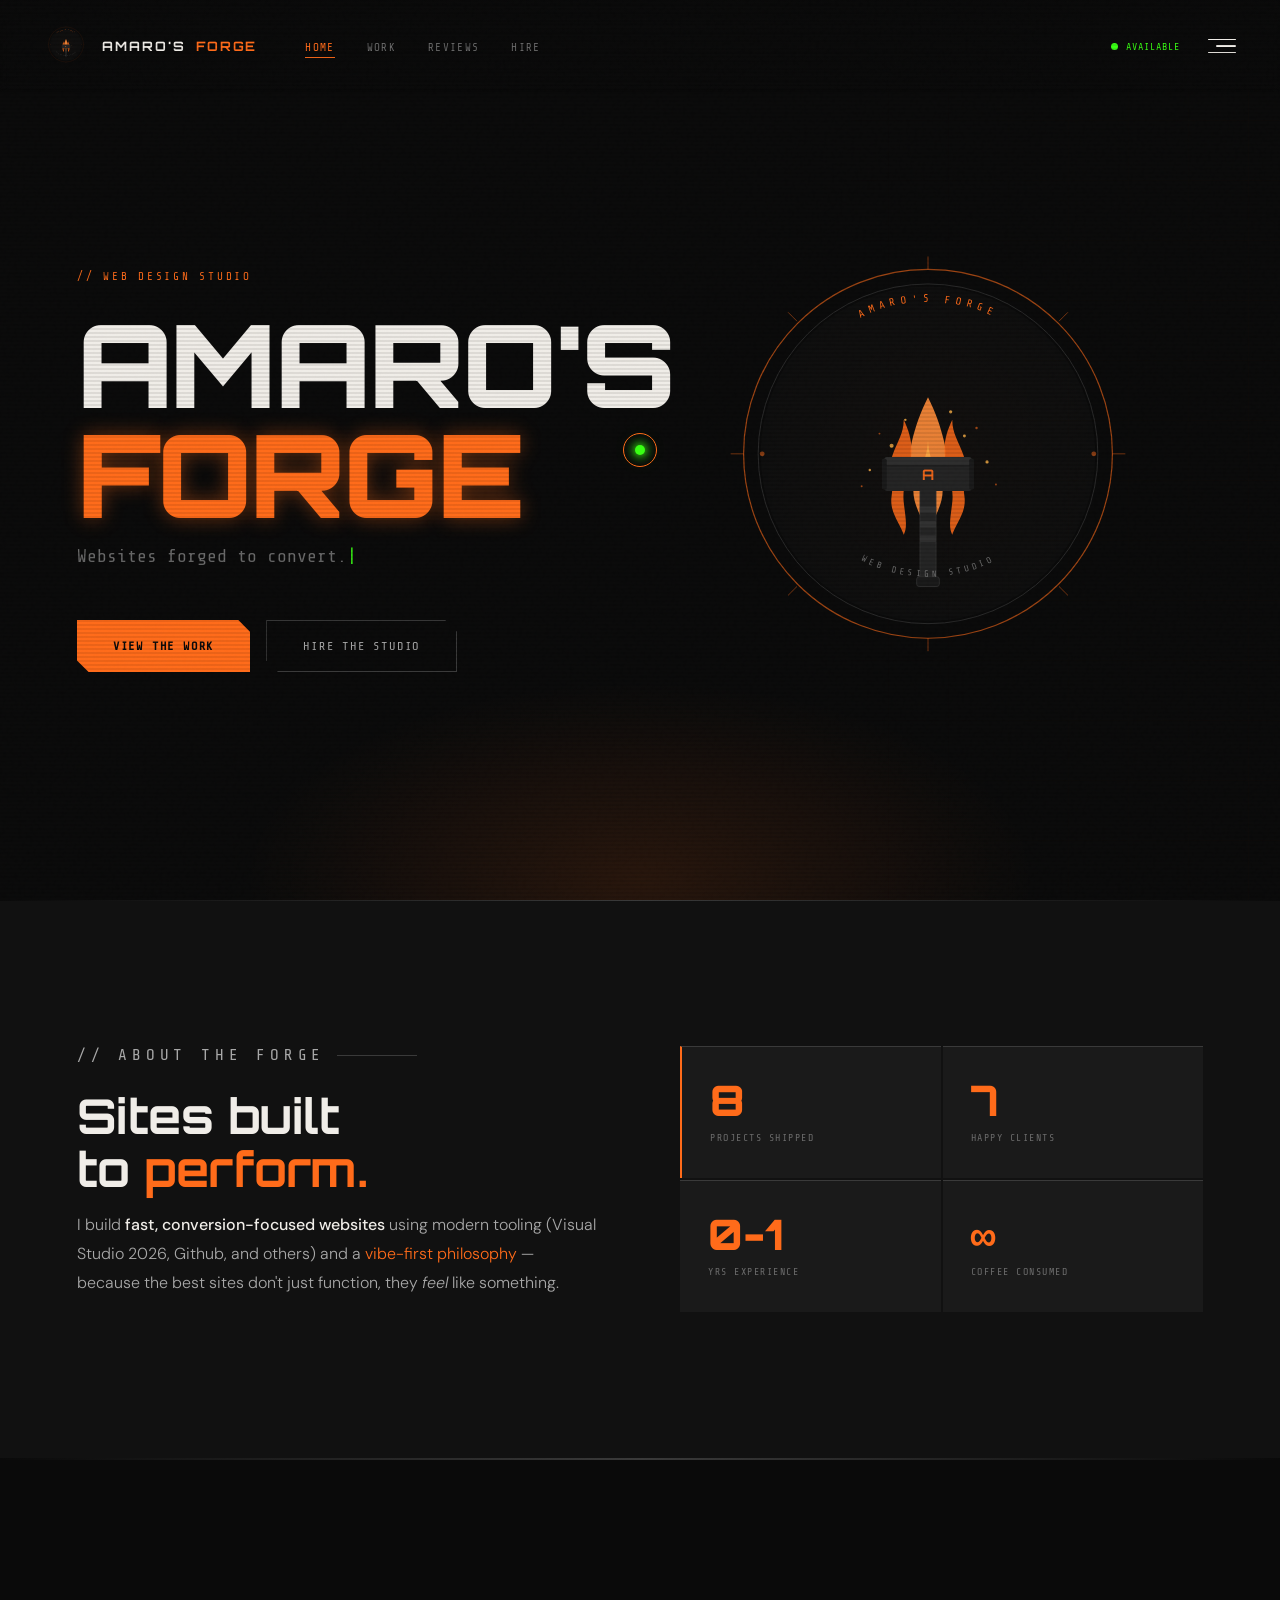
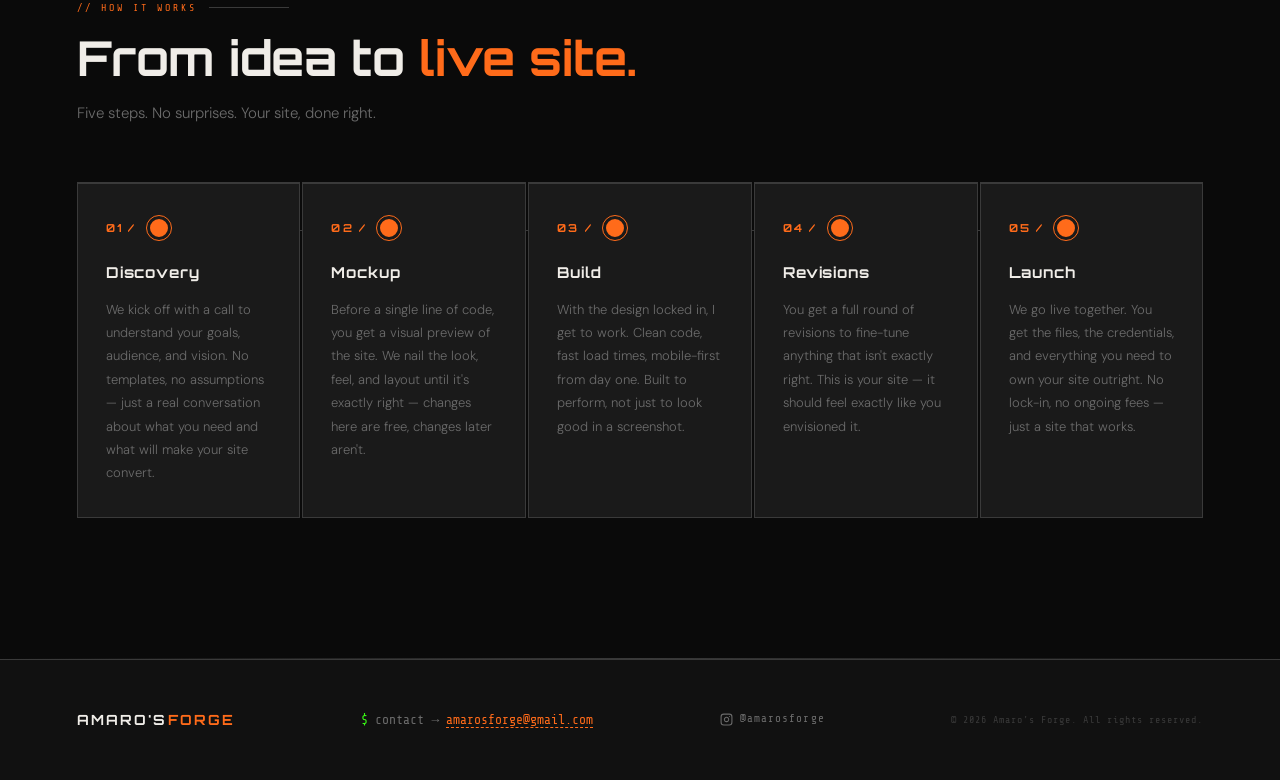
==== commit 76a48ad0: "changes to include andrewson editorials site" ====
--- a/amaros-forge/index.html
+++ b/amaros-forge/index.html
@@ -364,11 +364,11 @@
 
             <div class="about-stats reveal">
                 <div class="stat-box">
-                    <div class="stat-number">7</div>
+                    <div class="stat-number">8</div>
                     <div class="stat-label">Projects Shipped</div>
                 </div>
                 <div class="stat-box">
-                    <div class="stat-number">6</div>
+                    <div class="stat-number">7</div>
                     <div class="stat-label">Happy Clients</div>
                 </div>
                 <div class="stat-box">
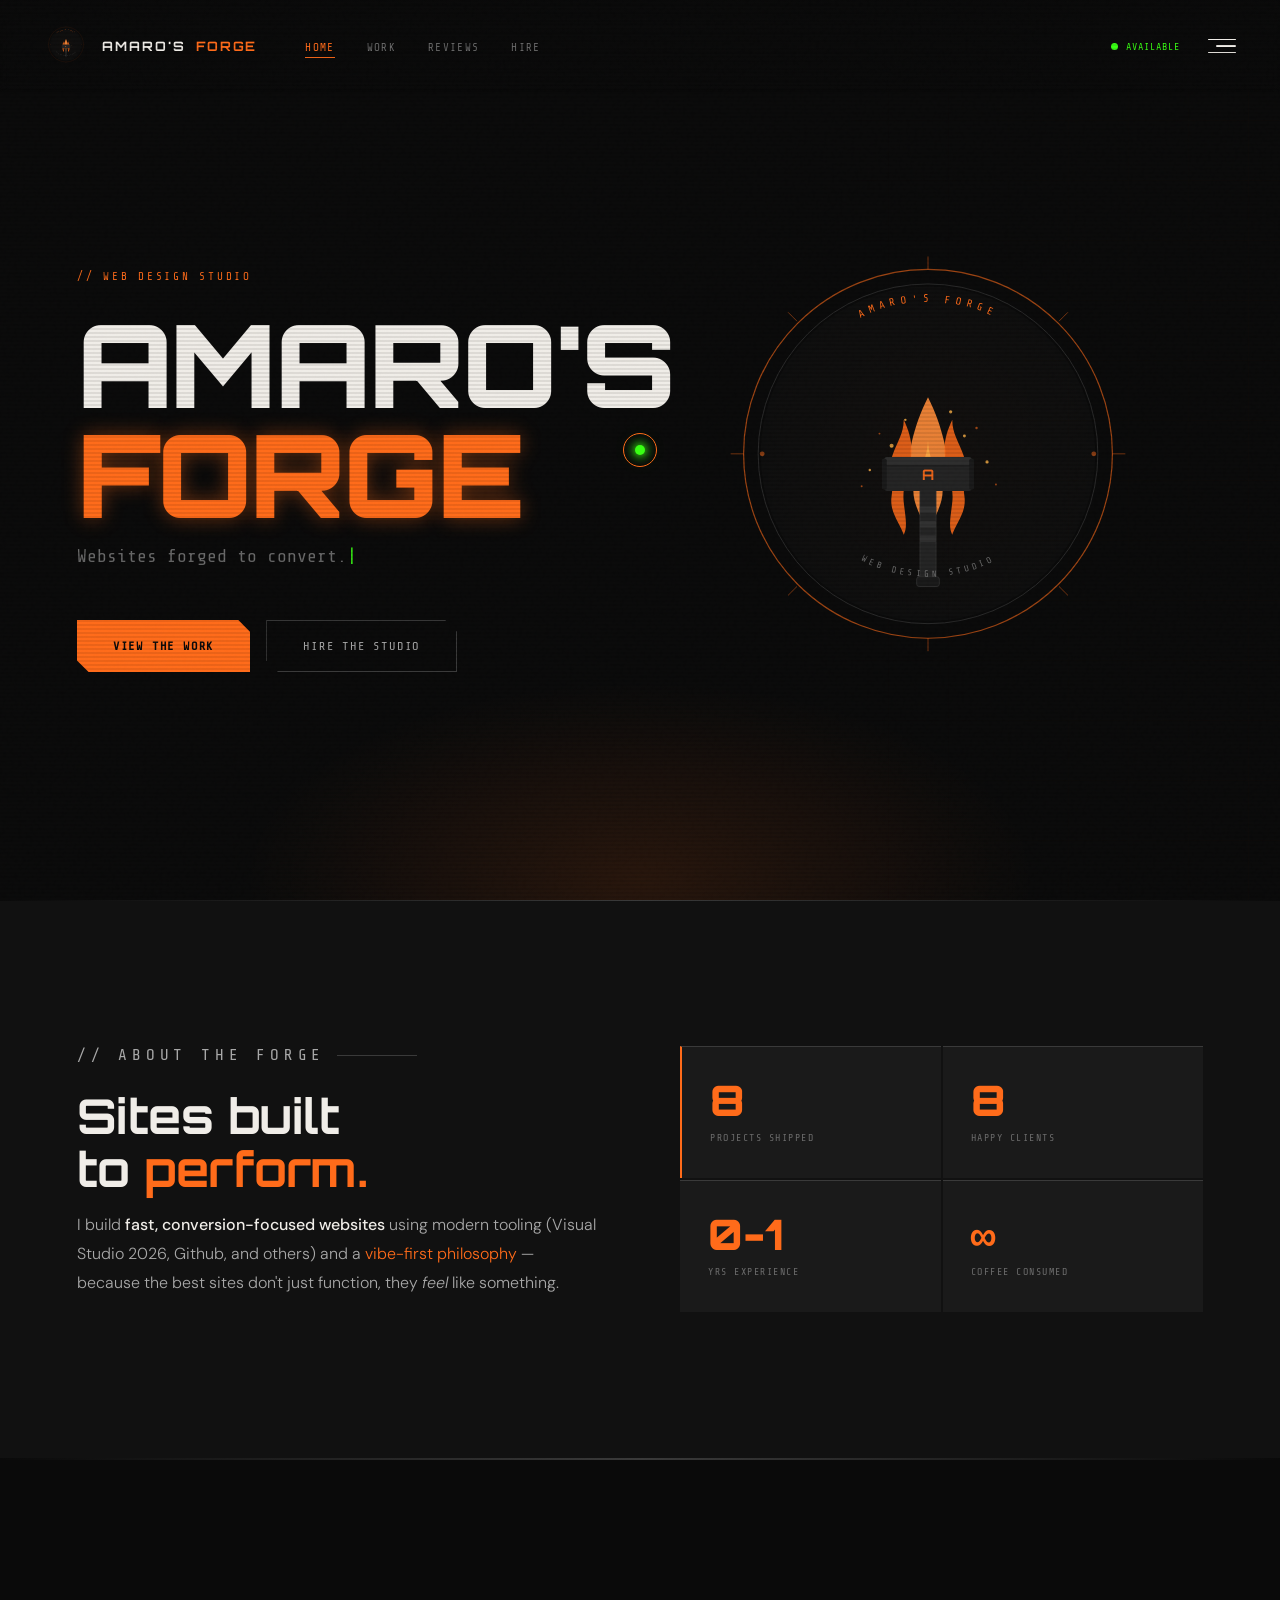
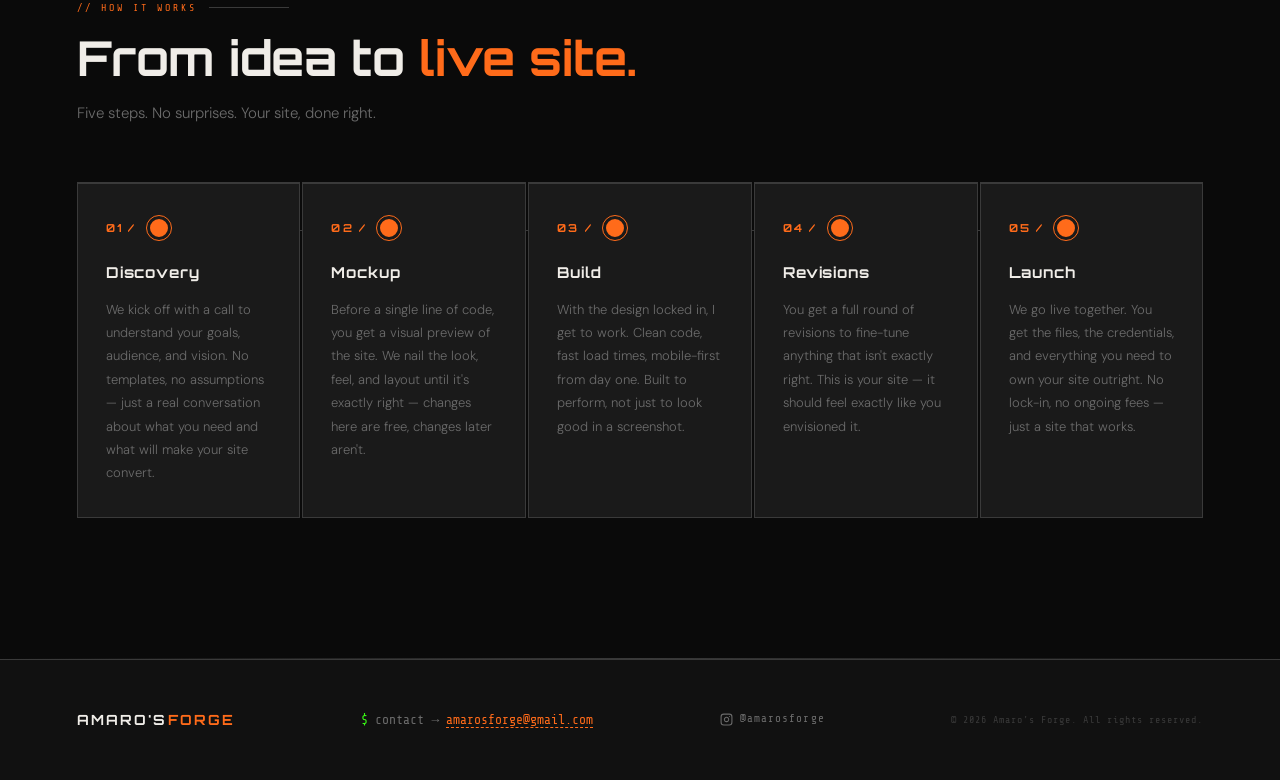
==== commit ba4408e2: "changes to index page" ====
--- a/amaros-forge/index.html
+++ b/amaros-forge/index.html
@@ -3,6 +3,8 @@
 <head>
     <meta charset="UTF-8" />
     <meta name="viewport" content="width=device-width, initial-scale=1.0" />
+    <link rel="icon" type="assets/x-icon" href="assets/favicon.ico" />
+    <link rel="icon" type="assets/png" sizes="32x32" href="assets/favicon-32x32.png" />
     <title>Amaro's Forge — Web Design Studio</title>
     <link rel="preconnect" href="https://fonts.googleapis.com" />
     <link rel="preconnect" href="https://fonts.gstatic.com" crossorigin />
@@ -368,7 +370,7 @@
                     <div class="stat-label">Projects Shipped</div>
                 </div>
                 <div class="stat-box">
-                    <div class="stat-number">7</div>
+                    <div class="stat-number">8</div>
                     <div class="stat-label">Happy Clients</div>
                 </div>
                 <div class="stat-box">
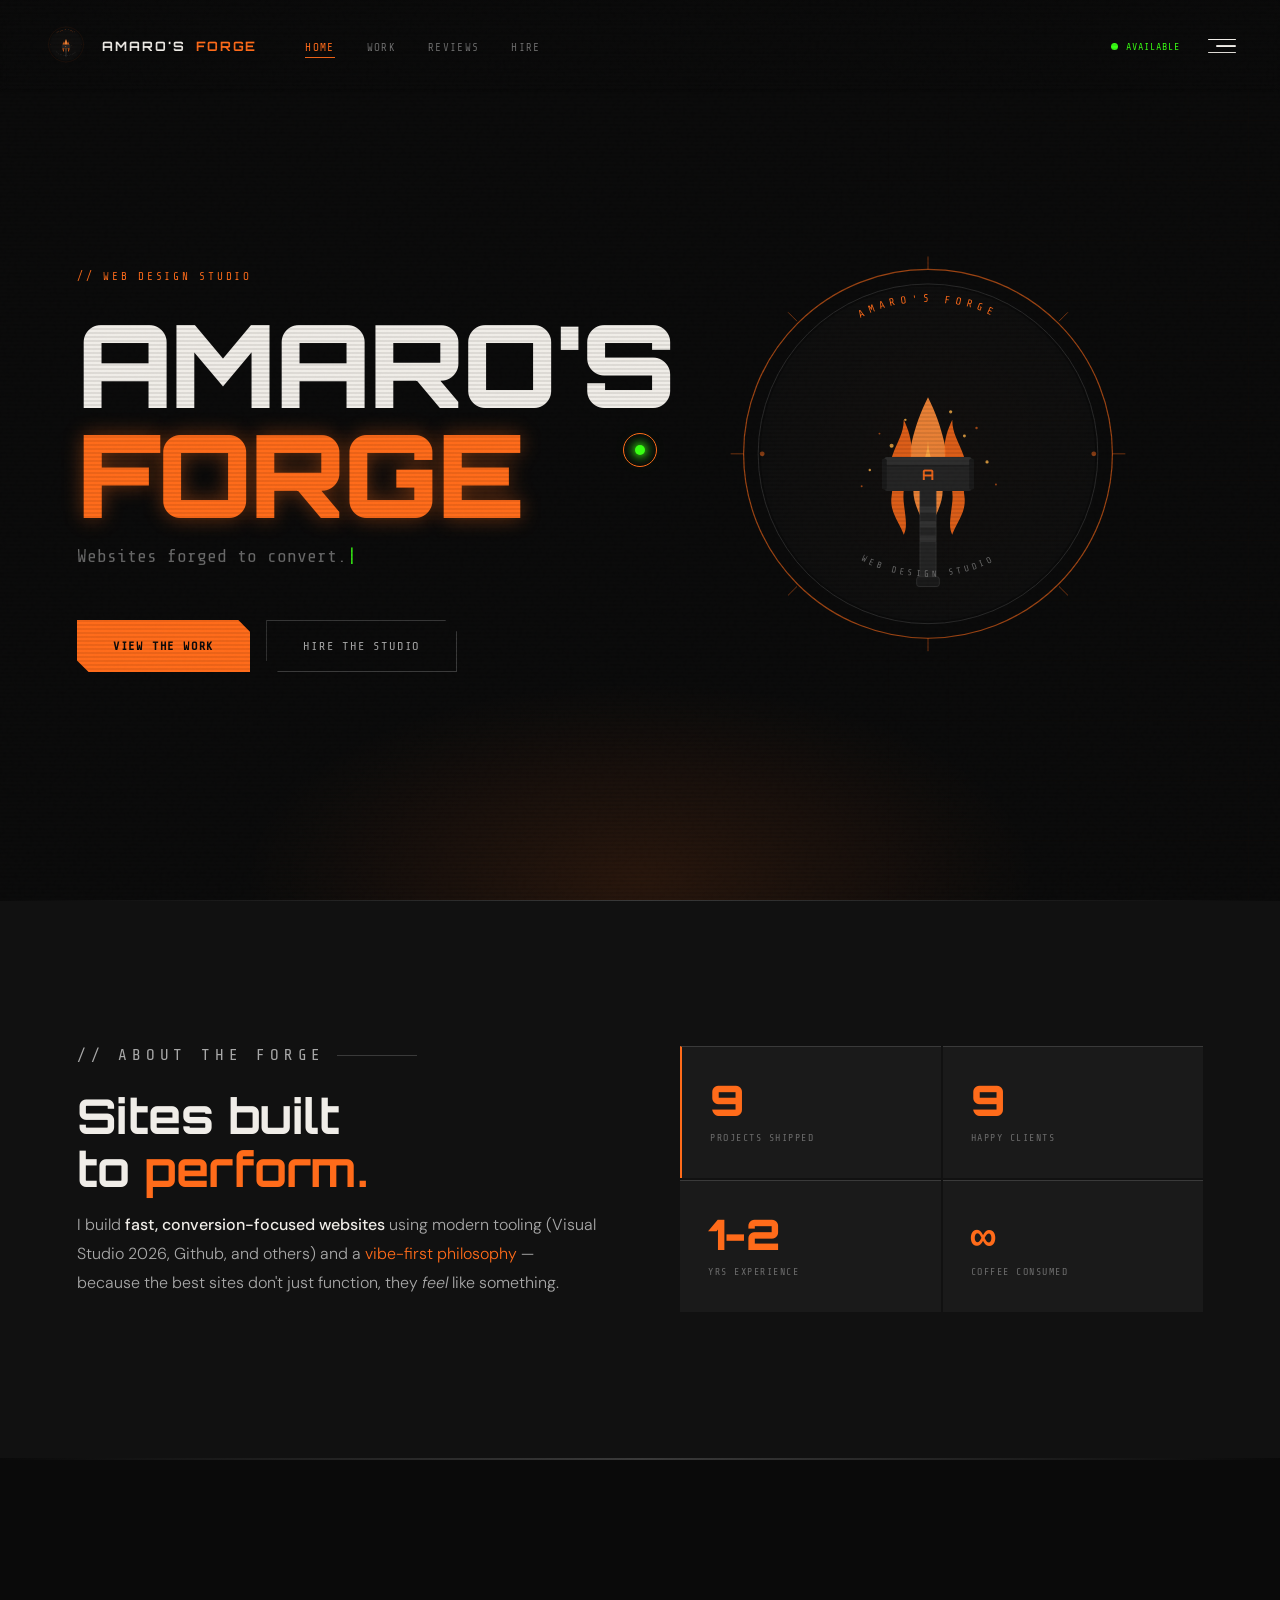
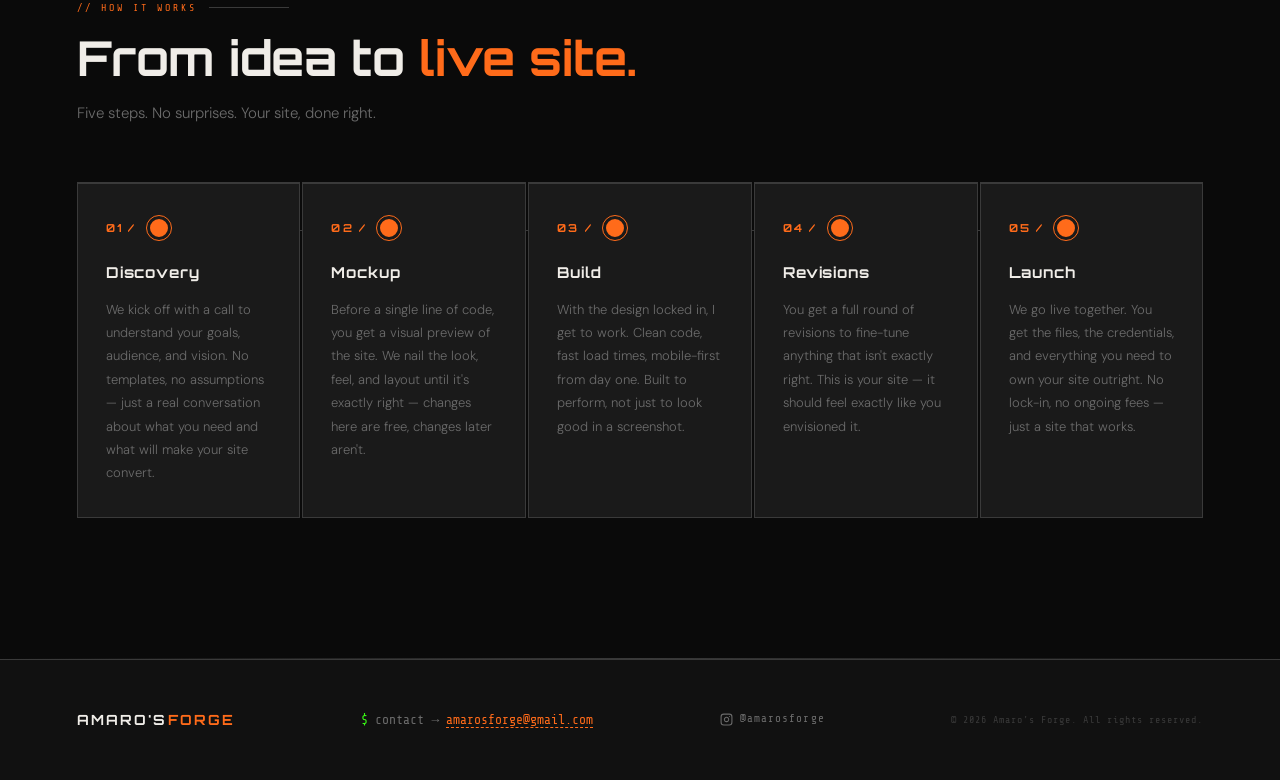
==== commit 41dd7421: "jfa changes" ====
--- a/amaros-forge/index.html
+++ b/amaros-forge/index.html
@@ -366,15 +366,15 @@
 
             <div class="about-stats reveal">
                 <div class="stat-box">
-                    <div class="stat-number">8</div>
+                    <div class="stat-number">9</div>
                     <div class="stat-label">Projects Shipped</div>
                 </div>
                 <div class="stat-box">
-                    <div class="stat-number">8</div>
+                    <div class="stat-number">9</div>
                     <div class="stat-label">Happy Clients</div>
                 </div>
                 <div class="stat-box">
-                    <div class="stat-number">0-1</div>
+                    <div class="stat-number">1-2</div>
                     <div class="stat-label">Yrs Experience</div>
                 </div>
                 <div class="stat-box">
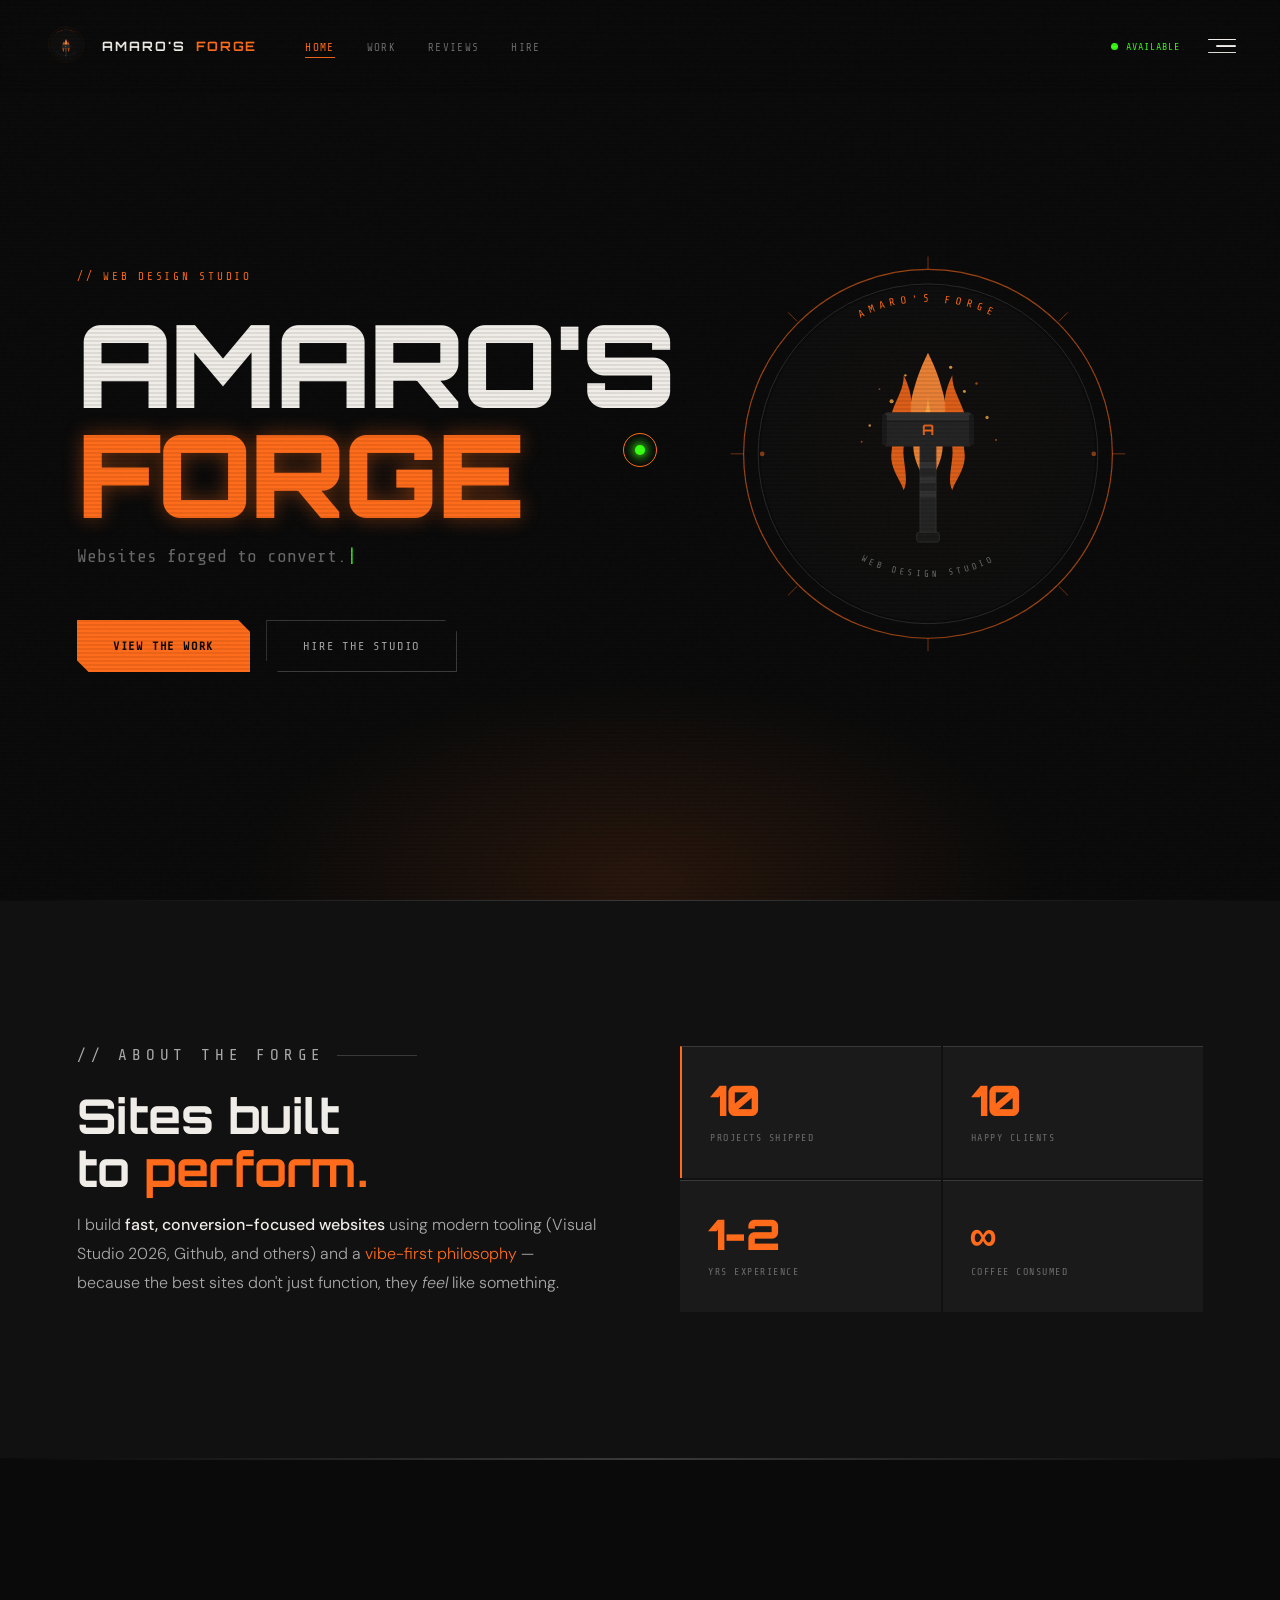
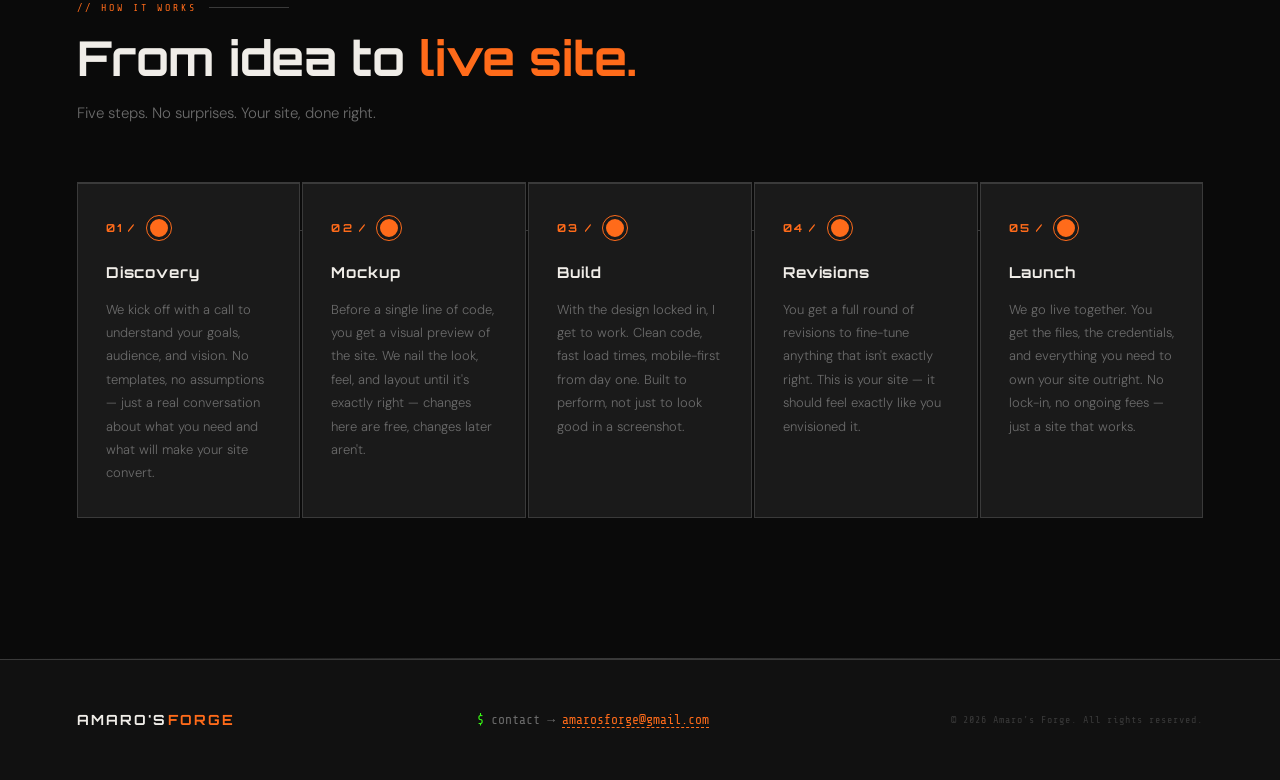
==== commit d0e57219: "jfa changes" ====
--- a/amaros-forge/index.html
+++ b/amaros-forge/index.html
@@ -301,34 +301,36 @@
                         <line x1="178" y1="484" x2="167" y2="495" />
                         <line x1="502" y1="484" x2="513" y2="495" />
                     </g>
-                    <path class="he-fb" d="M340 420 C335 400 320 385 322 360 C324 340 315 325 320 305 C325 285 330 270 340 250 C350 270 355 285 360 305 C365 325 356 340 358 360 C360 385 345 400 340 420Z" fill="#ff8c3a" opacity="0.9" />
-                    <path class="he-fa" d="M310 420 C305 405 292 392 295 372 C298 355 290 340 296 322 C302 305 310 295 310 278 C318 295 322 310 318 330 C314 350 308 362 310 380 C312 398 315 410 310 420Z" fill="#ff6b1a" opacity="0.85" />
-                    <path class="he-fa" d="M370 420 C375 405 388 392 385 372 C382 355 390 340 384 322 C378 305 370 295 370 278 C362 295 358 310 362 330 C366 350 372 362 370 380 C368 398 365 410 370 420Z" fill="#ff6b1a" opacity="0.85" />
-                    <path d="M340 415 C337 400 330 390 332 375 C334 362 328 350 332 338 C336 326 340 316 340 300 C340 316 344 326 348 338 C352 350 346 362 348 375 C350 390 343 400 340 415Z" fill="#ffb347" opacity="0.7" />
-                    <rect x="330" y="350" width="20" height="130" rx="3" fill="#242424" stroke="#3a3a3a" stroke-width="0.8" />
-                    <rect x="330" y="385" width="20" height="8" rx="1" fill="#3a3a3a" opacity="0.6" />
-                    <rect x="330" y="403" width="20" height="8" rx="1" fill="#3a3a3a" opacity="0.6" />
-                    <rect x="330" y="421" width="20" height="8" rx="1" fill="#3a3a3a" opacity="0.6" />
-                    <rect x="326" y="472" width="28" height="12" rx="3" fill="#1a1a1a" stroke="#3a3a3a" stroke-width="0.8" />
-                    <rect class="he-hhead" x="286" y="324" width="108" height="42" rx="4" fill="#242424" />
-                    <rect x="286" y="324" width="108" height="10" rx="4" fill="#2e2e2e" />
-                    <rect x="286" y="334" width="108" height="2" fill="#1a1a1a" opacity="0.6" />
-                    <rect x="283" y="326" width="6" height="38" rx="2" fill="#1a1a1a" />
-                    <rect x="391" y="326" width="6" height="38" rx="2" fill="#1a1a1a" />
-                    <text x="340" y="352" text-anchor="middle" font-family="'Orbitron',monospace" font-weight="700" font-size="18" fill="#ff6b1a" opacity="0.9">A</text>
-                    <g fill="#ffb347" opacity="0.8">
-                        <circle cx="295" cy="310" r="2.5" />
-                        <circle cx="385" cy="298" r="1.8" />
-                        <circle cx="268" cy="340" r="1.5" />
-                        <circle cx="413" cy="330" r="2" />
-                        <circle cx="312" cy="278" r="1.5" />
-                        <circle cx="368" cy="268" r="2" />
-                    </g>
-                    <g fill="#ff6b1a" opacity="0.6">
-                        <circle cx="280" cy="295" r="1.2" />
-                        <circle cx="400" cy="288" r="1.5" />
-                        <circle cx="258" cy="360" r="1.2" />
-                        <circle cx="424" cy="358" r="1.2" />
+                    <g transform="translate(0, -55)">
+                        <path class="he-fb" d="M340 420 C335 400 320 385 322 360 C324 340 315 325 320 305 C325 285 330 270 340 250 C350 270 355 285 360 305 C365 325 356 340 358 360 C360 385 345 400 340 420Z" fill="#ff8c3a" opacity="0.9" />
+                        <path class="he-fa" d="M310 420 C305 405 292 392 295 372 C298 355 290 340 296 322 C302 305 310 295 310 278 C318 295 322 310 318 330 C314 350 308 362 310 380 C312 398 315 410 310 420Z" fill="#ff6b1a" opacity="0.85" />
+                        <path class="he-fa" d="M370 420 C375 405 388 392 385 372 C382 355 390 340 384 322 C378 305 370 295 370 278 C362 295 358 310 362 330 C366 350 372 362 370 380 C368 398 365 410 370 420Z" fill="#ff6b1a" opacity="0.85" />
+                        <path d="M340 415 C337 400 330 390 332 375 C334 362 328 350 332 338 C336 326 340 316 340 300 C340 316 344 326 348 338 C352 350 346 362 348 375 C350 390 343 400 340 415Z" fill="#ffb347" opacity="0.7" />
+                        <rect x="330" y="350" width="20" height="130" rx="3" fill="#242424" stroke="#3a3a3a" stroke-width="0.8" />
+                        <rect x="330" y="385" width="20" height="8" rx="1" fill="#3a3a3a" opacity="0.6" />
+                        <rect x="330" y="403" width="20" height="8" rx="1" fill="#3a3a3a" opacity="0.6" />
+                        <rect x="330" y="421" width="20" height="8" rx="1" fill="#3a3a3a" opacity="0.6" />
+                        <rect x="326" y="472" width="28" height="12" rx="3" fill="#1a1a1a" stroke="#3a3a3a" stroke-width="0.8" />
+                        <rect class="he-hhead" x="286" y="324" width="108" height="42" rx="4" fill="#242424" />
+                        <rect x="286" y="324" width="108" height="10" rx="4" fill="#2e2e2e" />
+                        <rect x="286" y="334" width="108" height="2" fill="#1a1a1a" opacity="0.6" />
+                        <rect x="283" y="326" width="6" height="38" rx="2" fill="#1a1a1a" />
+                        <rect x="391" y="326" width="6" height="38" rx="2" fill="#1a1a1a" />
+                        <text x="340" y="352" text-anchor="middle" font-family="'Orbitron',monospace" font-weight="700" font-size="18" fill="#ff6b1a" opacity="0.9">A</text>
+                        <g fill="#ffb347" opacity="0.8">
+                            <circle cx="295" cy="310" r="2.5" />
+                            <circle cx="385" cy="298" r="1.8" />
+                            <circle cx="268" cy="340" r="1.5" />
+                            <circle cx="413" cy="330" r="2" />
+                            <circle cx="312" cy="278" r="1.5" />
+                            <circle cx="368" cy="268" r="2" />
+                        </g>
+                        <g fill="#ff6b1a" opacity="0.6">
+                            <circle cx="280" cy="295" r="1.2" />
+                            <circle cx="400" cy="288" r="1.5" />
+                            <circle cx="258" cy="360" r="1.2" />
+                            <circle cx="424" cy="358" r="1.2" />
+                        </g>
                     </g>
                     <path id="hta" d="M 152 320 A 188 188 0 0 1 528 320" fill="none" />
                     <text font-family="'Share Tech Mono',monospace" font-size="13" letter-spacing="6" fill="#ff6b1a">
@@ -366,11 +368,11 @@
 
             <div class="about-stats reveal">
                 <div class="stat-box">
-                    <div class="stat-number">9</div>
+                    <div class="stat-number">10</div>
                     <div class="stat-label">Projects Shipped</div>
                 </div>
                 <div class="stat-box">
-                    <div class="stat-number">9</div>
+                    <div class="stat-number">10</div>
                     <div class="stat-label">Happy Clients</div>
                 </div>
                 <div class="stat-box">
@@ -443,16 +445,7 @@
                 <span class="prompt">$</span>
                 contact → <a href="mailto:amarosforge@gmail.com">amarosforge@gmail.com</a>
             </div>
-            <div class="footer-social">
-                <a href="https://www.instagram.com/amarosforge?igsh=MXdjeGdqNDJhdXFyZQ%3D%3D" class="footer-ig-btn" target="_blank" rel="noopener noreferrer">
-                    <svg width="13" height="13" viewBox="0 0 24 24" fill="none" stroke="currentColor" stroke-width="2" stroke-linecap="round" stroke-linejoin="round" aria-hidden="true">
-                        <rect x="2" y="2" width="20" height="20" rx="5" ry="5"></rect>
-                        <path d="m16 11.37A4 4 0 1 1 12.63 8 4 4 0 0 1 16 11.37z"></path>
-                        <line x1="17.5" y1="6.5" x2="17.51" y2="6.5"></line>
-                    </svg>
-                    @amarosforge
-                </a>
-            </div>
+            
             <div class="footer-copy">© <span id="footer-year"></span> Amaro's Forge. All rights reserved.</div>
         </div>
     </footer>
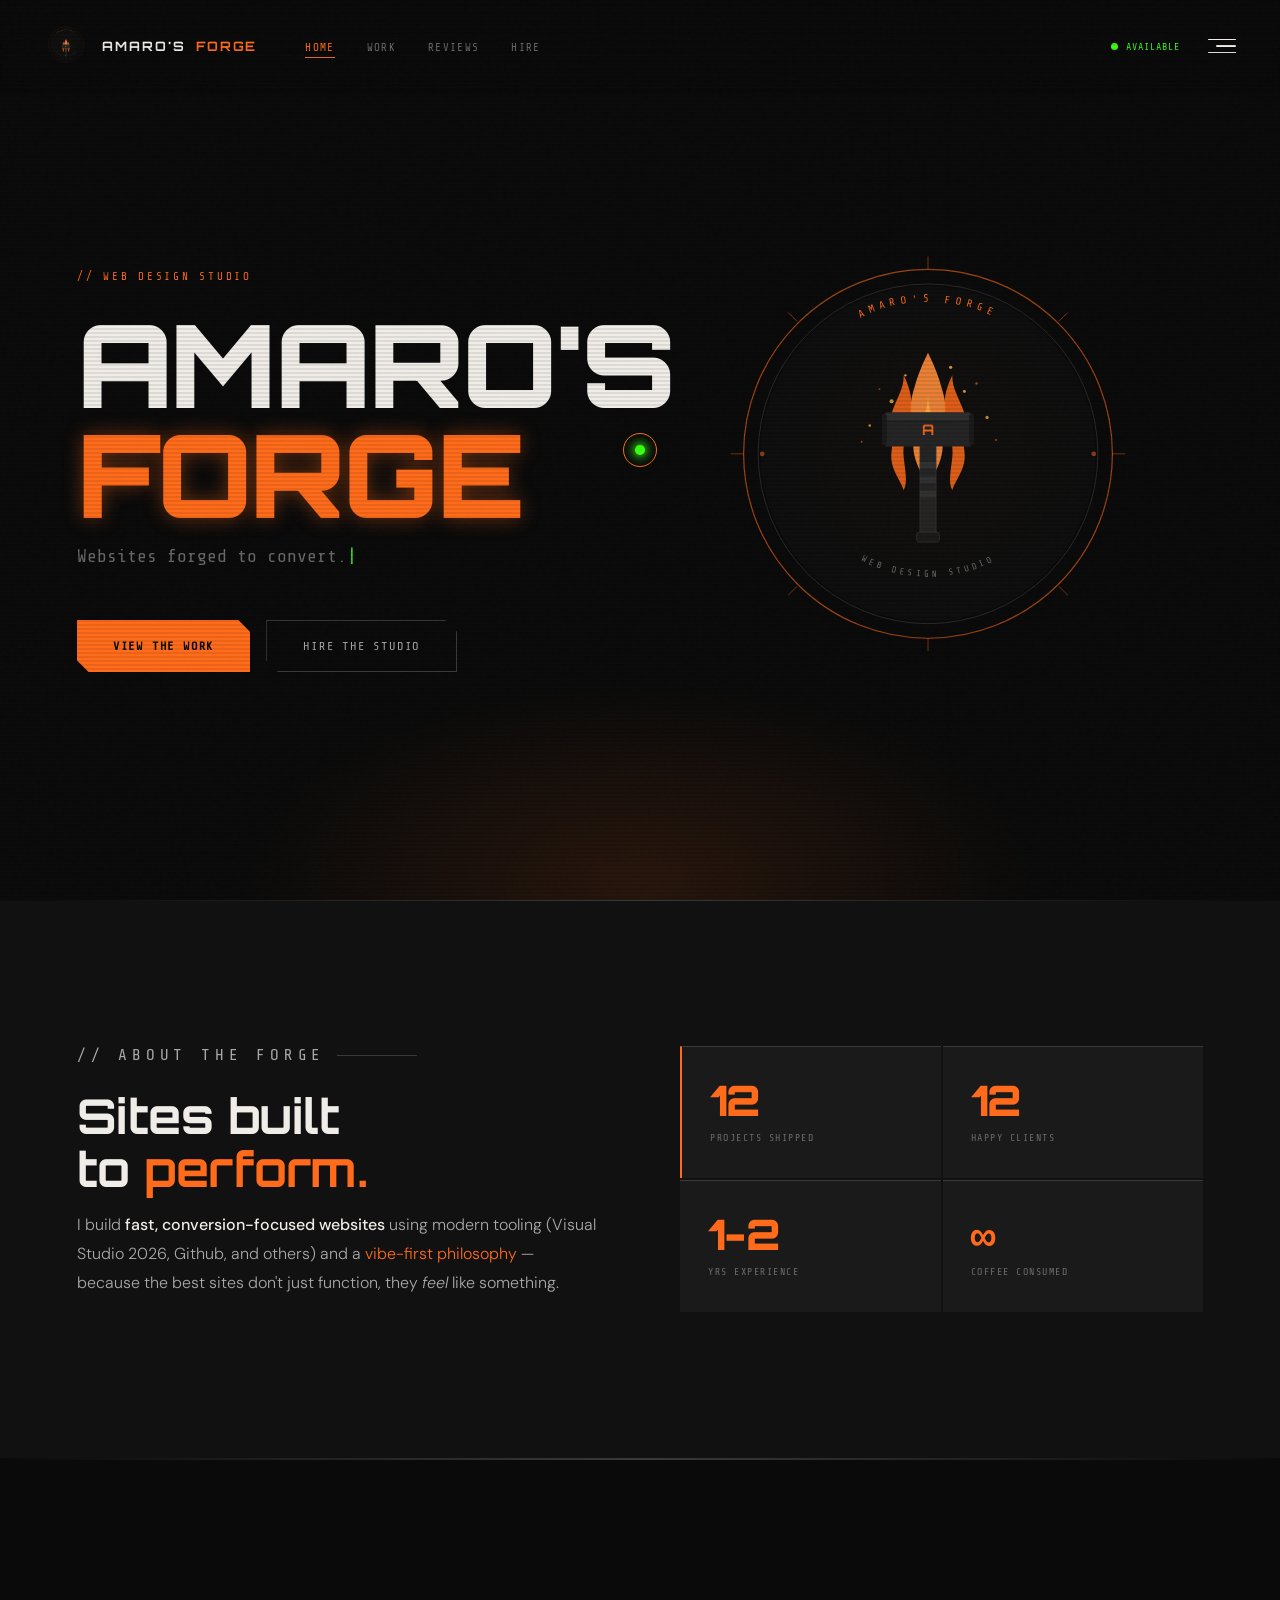
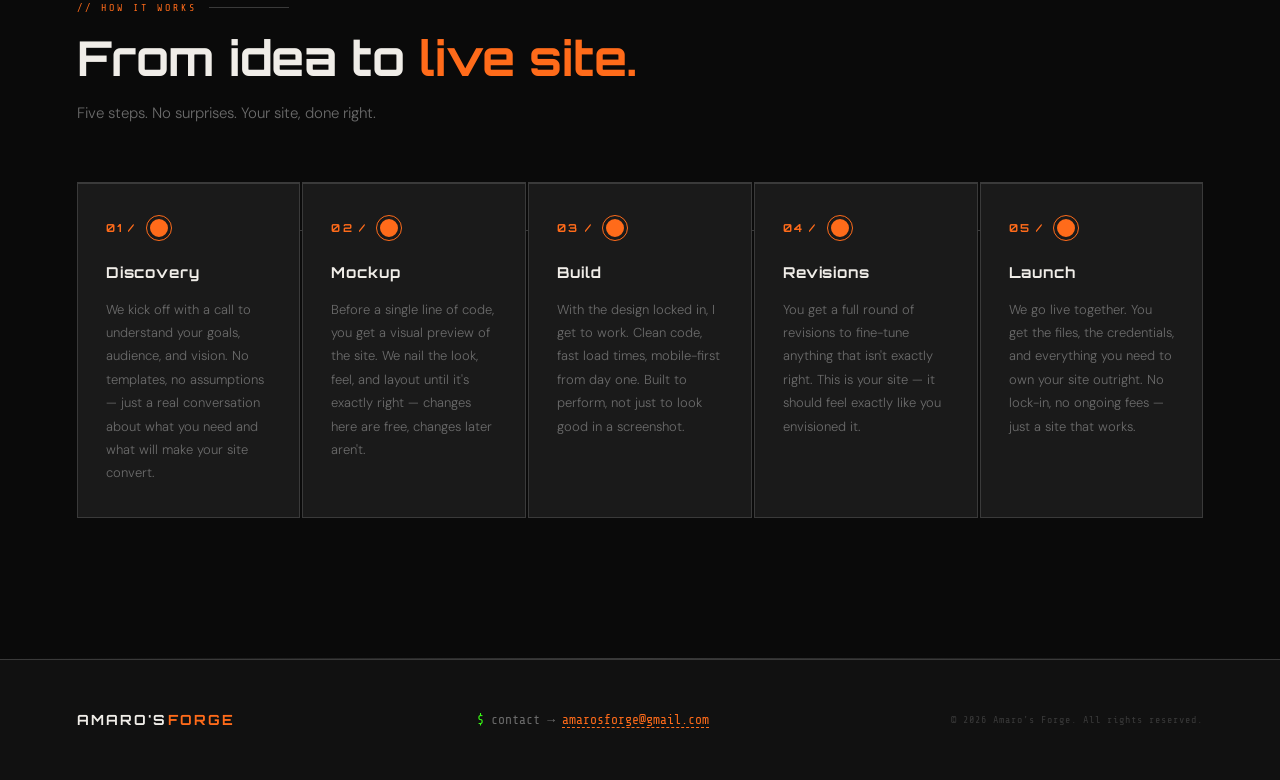
==== commit 5b04ed46: "jfa changes" ====
--- a/amaros-forge/index.html
+++ b/amaros-forge/index.html
@@ -368,11 +368,11 @@
 
             <div class="about-stats reveal">
                 <div class="stat-box">
-                    <div class="stat-number">10</div>
+                    <div class="stat-number">12</div>
                     <div class="stat-label">Projects Shipped</div>
                 </div>
                 <div class="stat-box">
-                    <div class="stat-number">10</div>
+                    <div class="stat-number">12</div>
                     <div class="stat-label">Happy Clients</div>
                 </div>
                 <div class="stat-box">
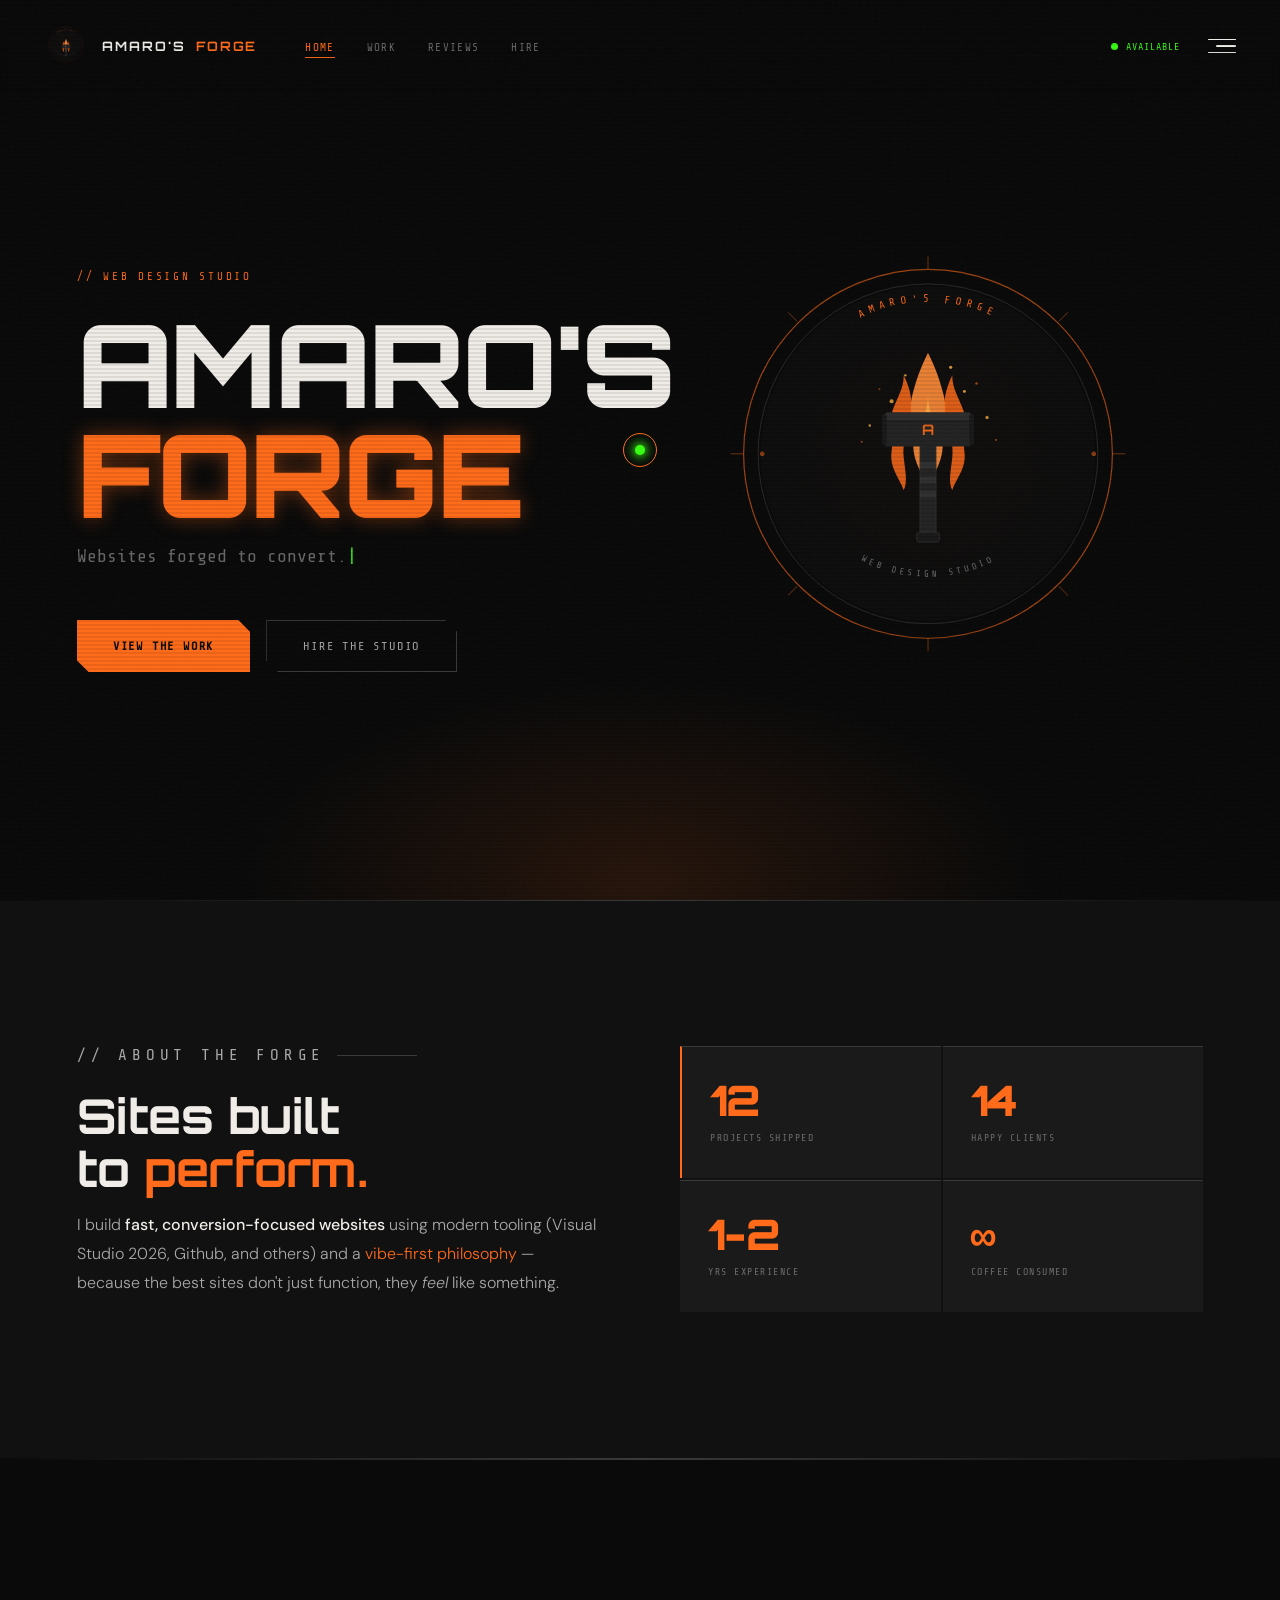
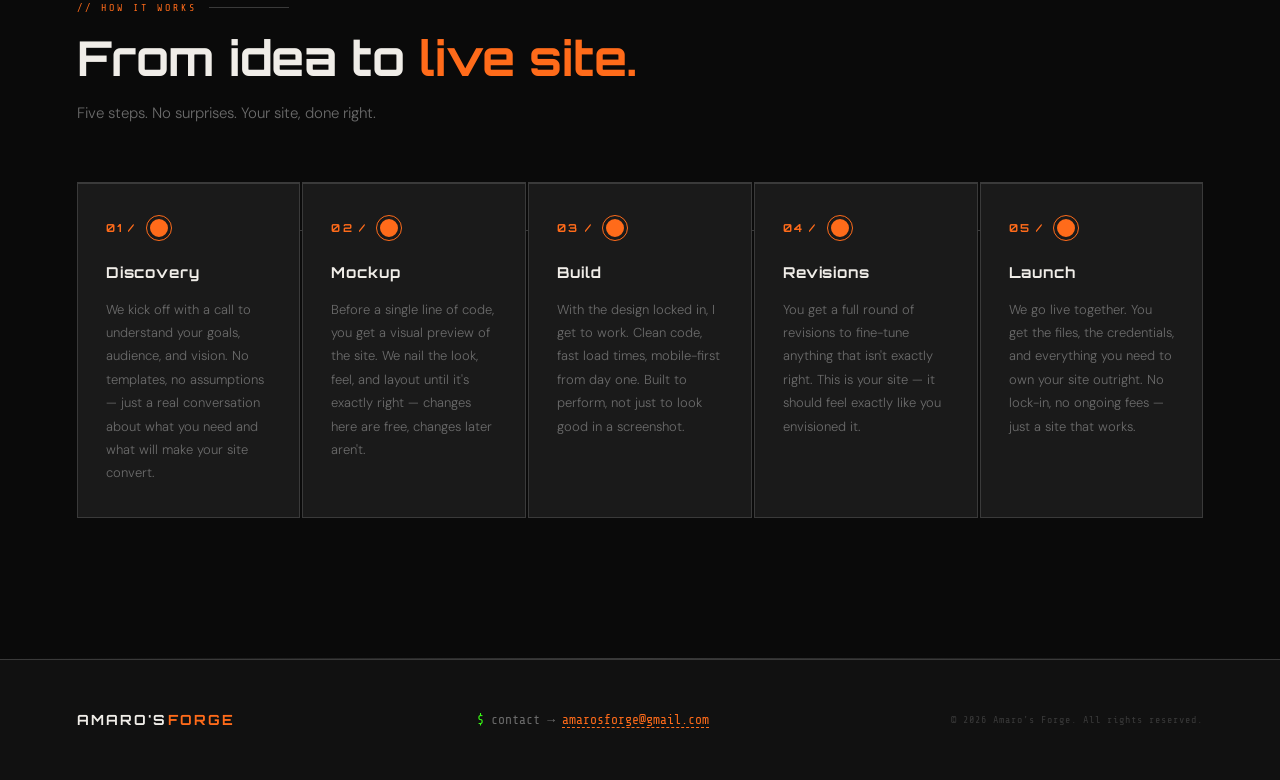
==== commit edc3a49e: "changes to amount of happy customers!" ====
--- a/amaros-forge/index.html
+++ b/amaros-forge/index.html
@@ -372,7 +372,7 @@
                     <div class="stat-label">Projects Shipped</div>
                 </div>
                 <div class="stat-box">
-                    <div class="stat-number">12</div>
+                    <div class="stat-number">14</div>
                     <div class="stat-label">Happy Clients</div>
                 </div>
                 <div class="stat-box">
